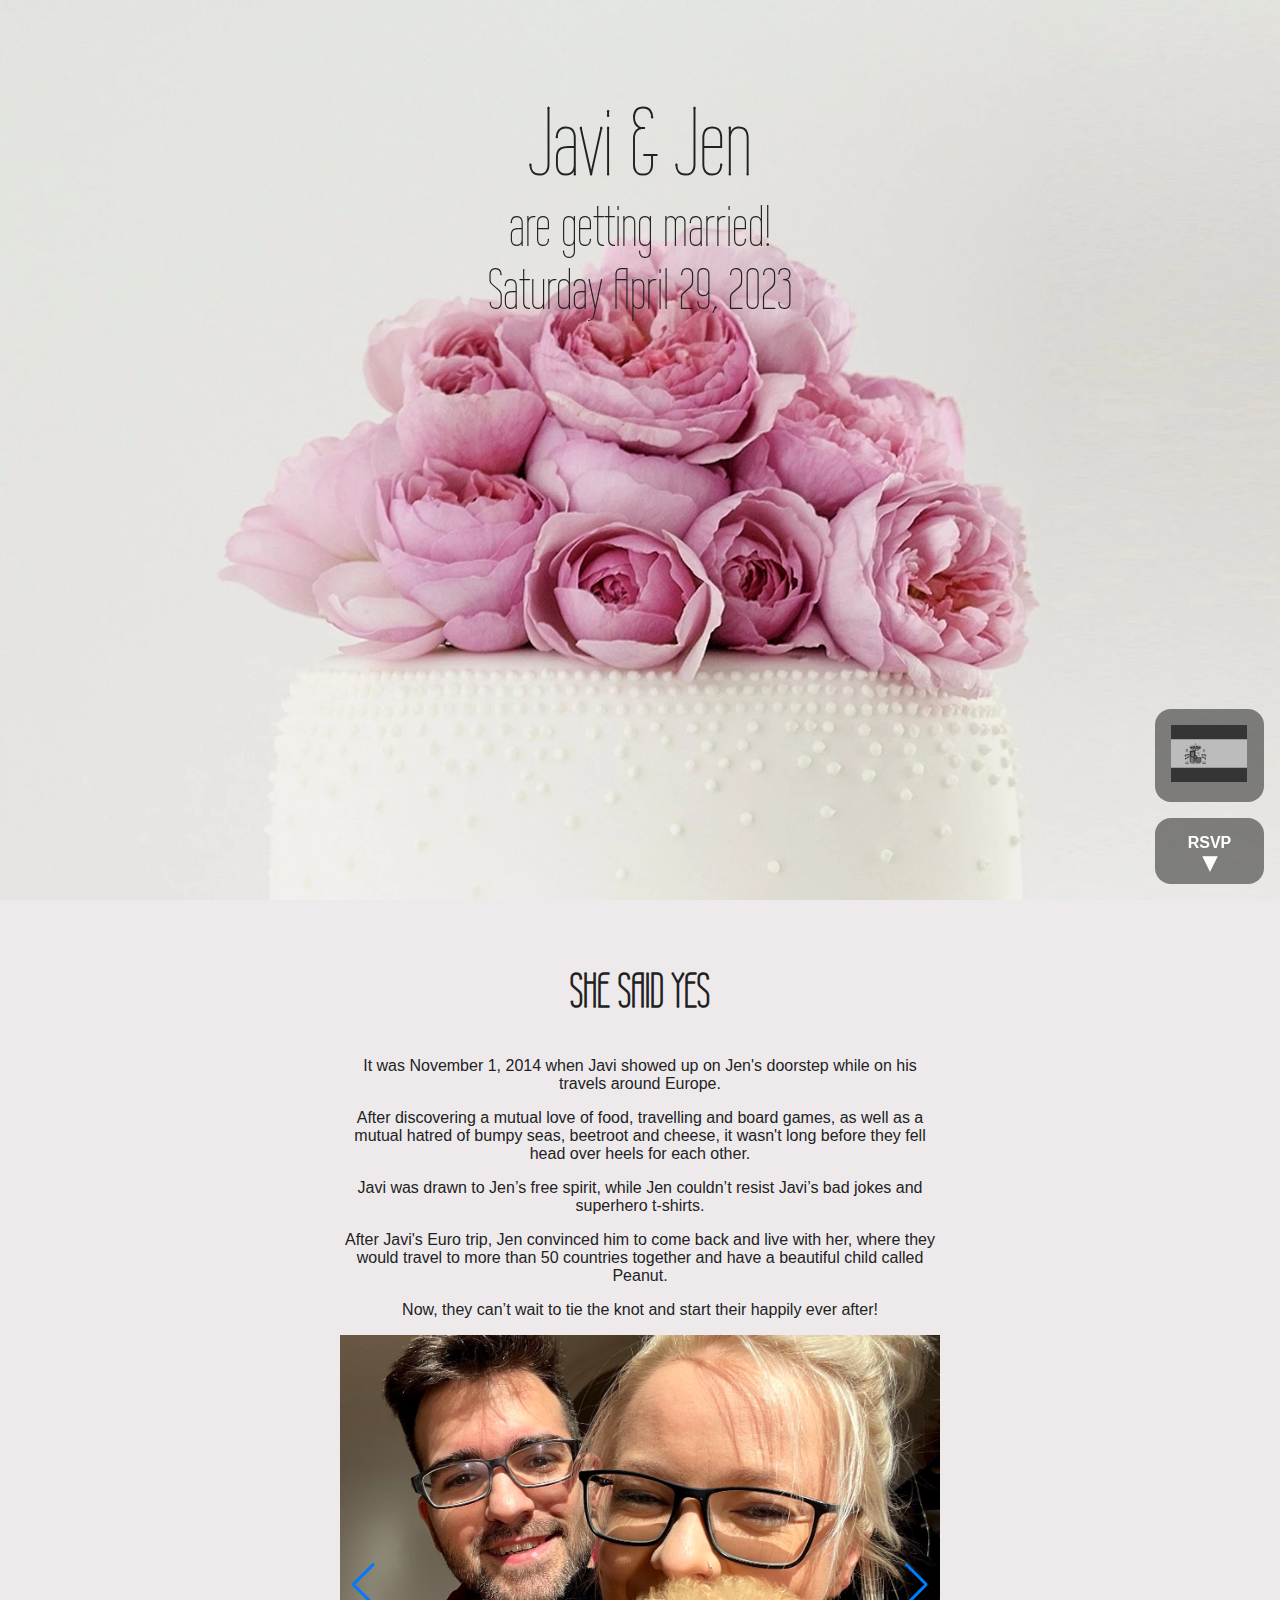
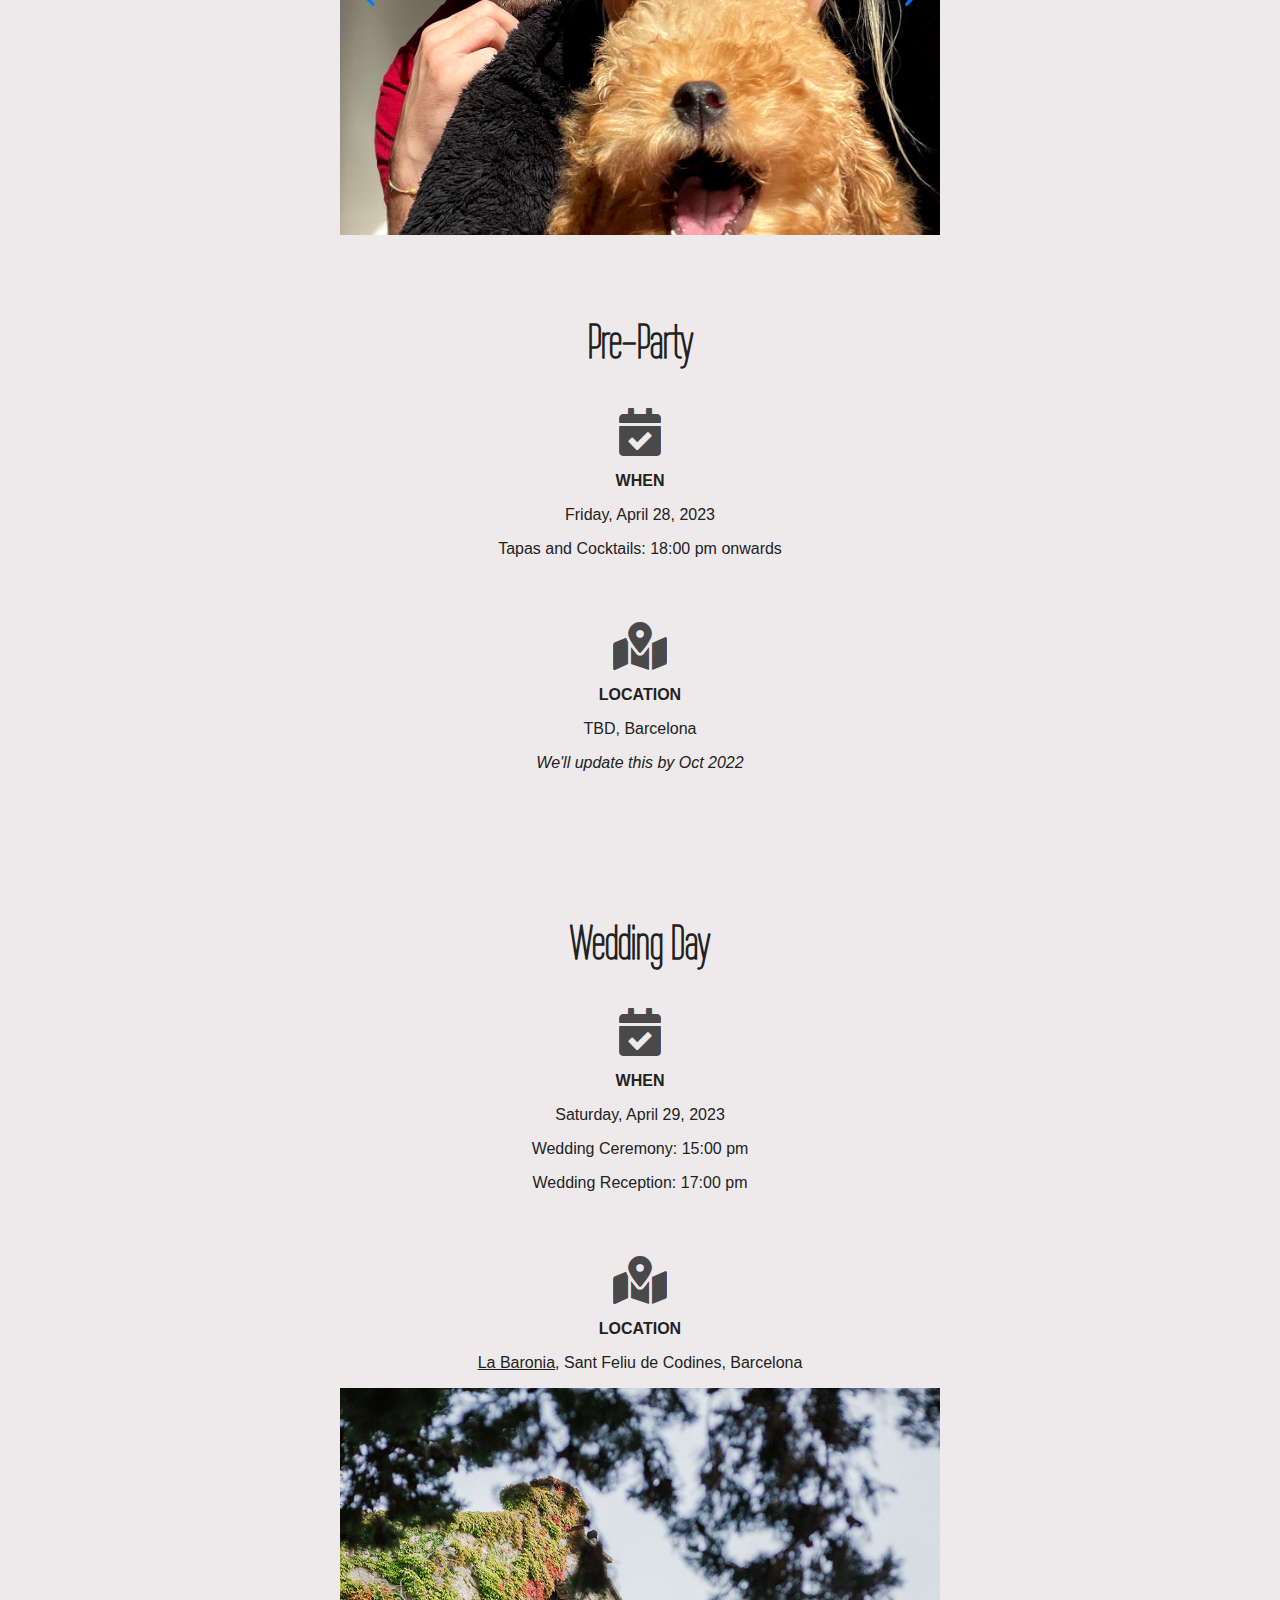
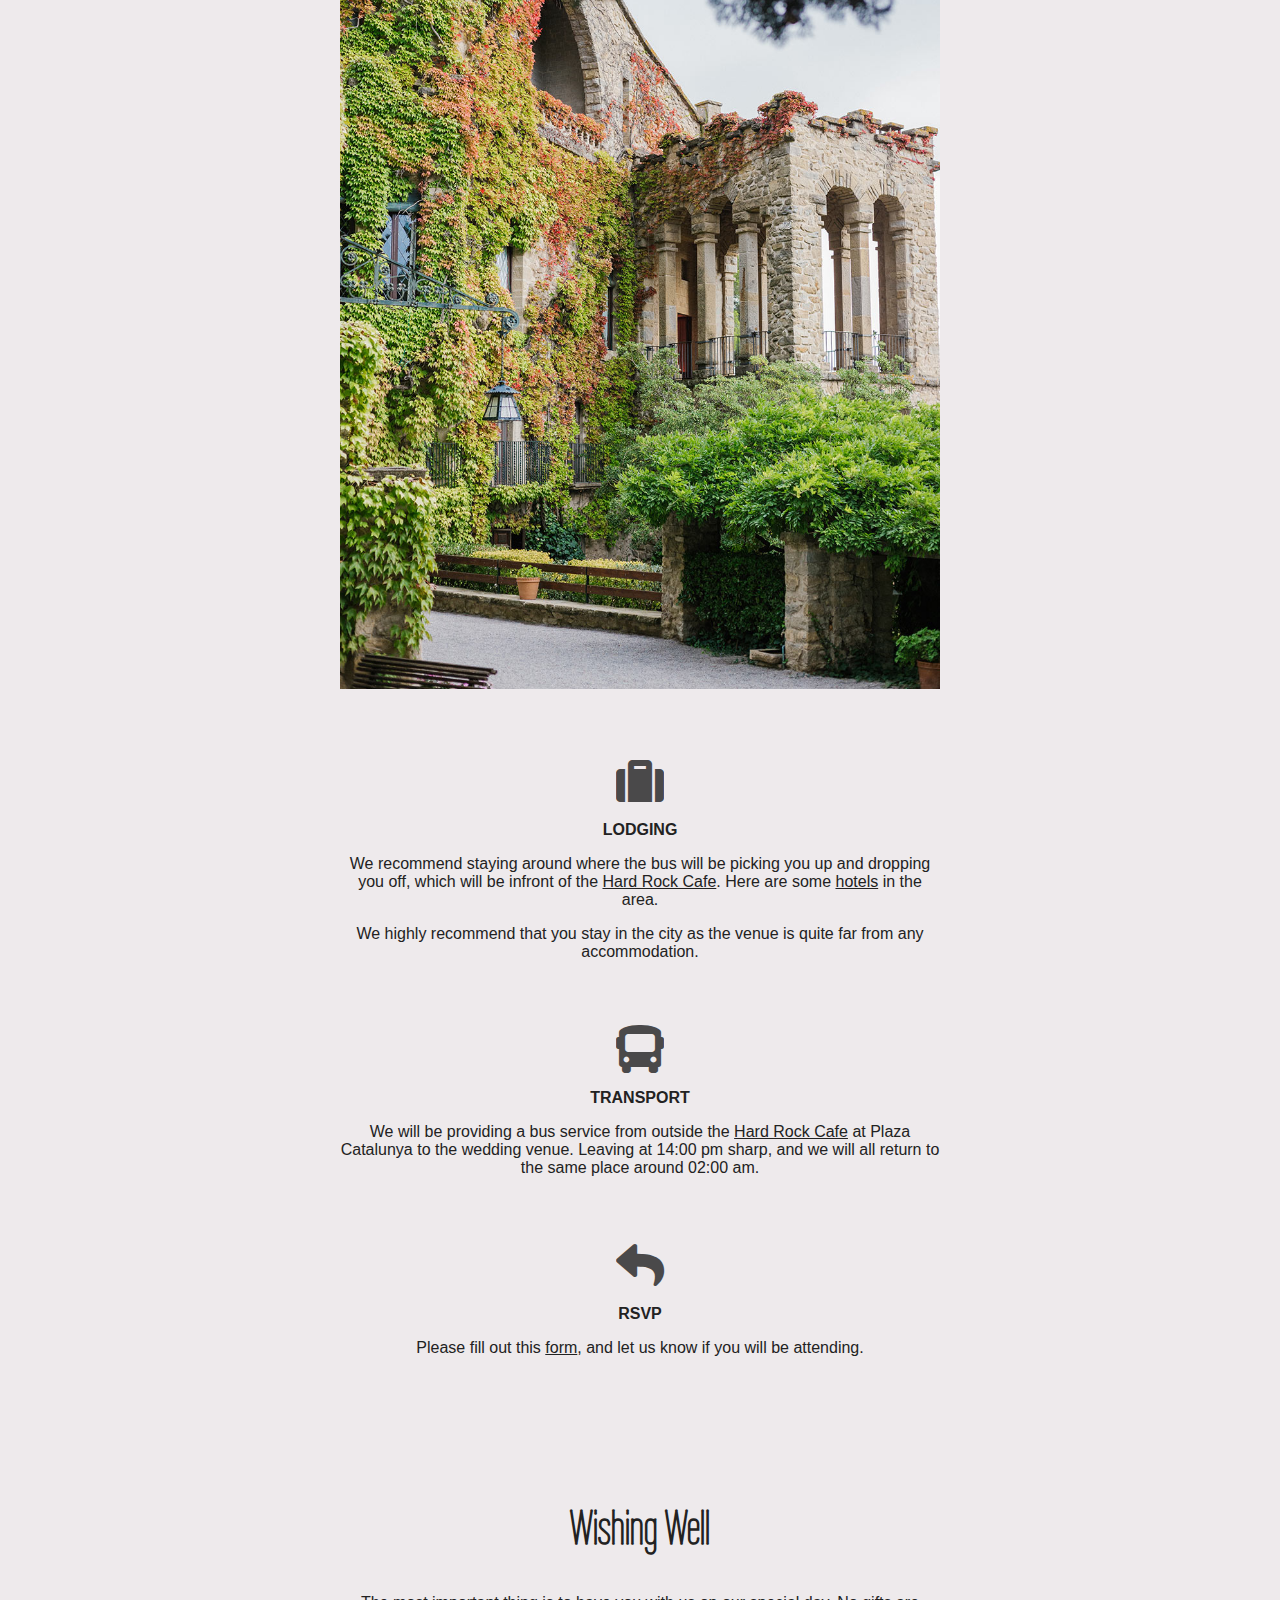
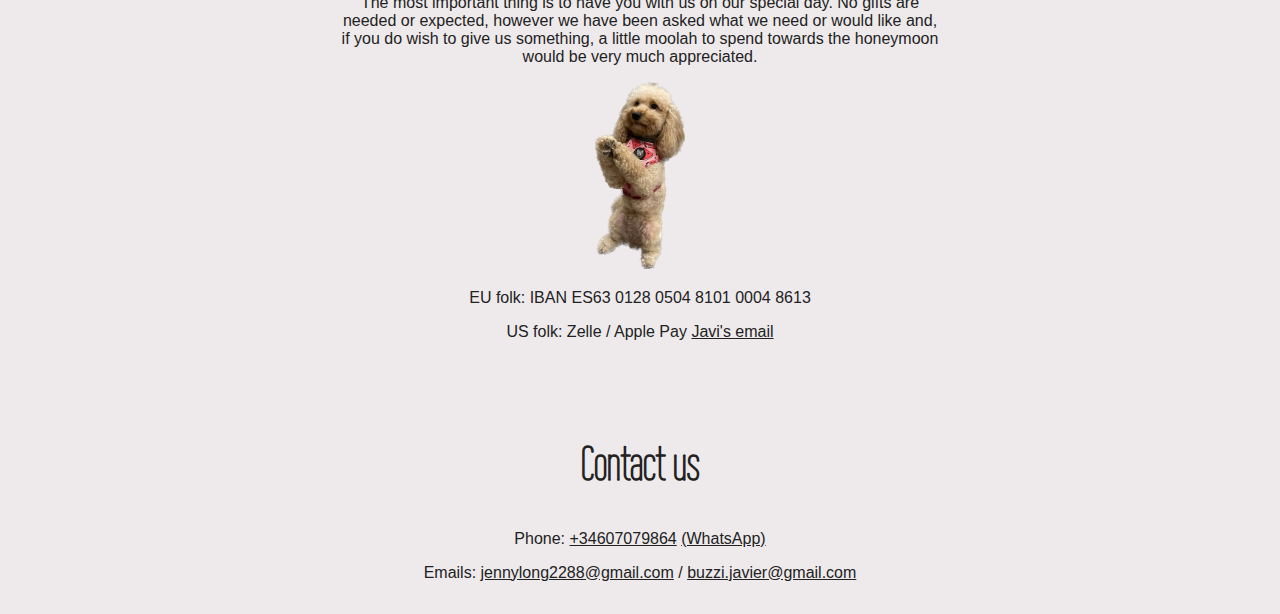
==== index.html @ 561e5727 "Force css refresh" ====
<!DOCTYPE html>
<html lang="en">
  <head>
    <meta charset="UTF-8">
    <meta name="viewport" content="width=device-width, initial-scale=1">
    <title>Javi and Jen's Wedding</title>
    <link rel="shortcut icon" href="img/favicon.ico">
    <link rel="stylesheet" type="text/css" href="theme.css?t=1">
    <link rel="stylesheet" type="text/css" href="./icons/css/all.min.css">
    <link rel="stylesheet" href="https://fonts.googleapis.com/css?family=Wire+One&display=swap">
    <link rel="stylesheet" type="text/css" href="https://cdn.jsdelivr.net/npm/swiper@8/swiper-bundle.min.css">

    <script src="https://cdn.jsdelivr.net/npm/swiper@8/swiper-bundle.min.js"></script>
  </head>
  <body>
    <header class="header">
      <div class="wrapper">
        <h1 class="heading">
          Javi & Jen
          <span class="heading-subtext"> are getting married!<br>Saturday April 29, 2023</span>
        </h1>
      </div>
      <span id="countdown"></span>
    </header>
    <div class="navigation">
      <a data-scroll href="index_es.html" id="changeLanguage" class="spanish" title="En Español"><span></span></a>
      <a data-scroll href="#rsvp" id="rsvpButton">RSVP</a>
    </div>
    <section class="section">
      <h2 class="sub-heading">SHE SAID YES</h2>
      <p>It was November 1, 2014 when Javi showed up on Jen's doorstep while on his travels around Europe.</p>
      <p>After discovering a mutual love of food, travelling and board games, as well as a  mutual hatred of bumpy seas, beetroot and cheese, it wasn't long before they fell head over heels for each other.</p>
      <p>Javi was drawn to Jen’s free spirit, while Jen couldn’t resist Javi’s bad jokes and superhero t-shirts.</p>
      <p>After Javi's Euro trip, Jen convinced him to come back and live with her, where they would  travel to more than 50 countries together and have a beautiful child called Peanut.</p>
      <p>Now, they can’t wait to tie the knot and start their happily ever after!</p>
      <div class="swiper">
        <!-- Additional required wrapper -->
        <div class="swiper-wrapper">
          <div class="swiper-slide"><img src="./img/us-3.jpeg" alt="Jen, Javi, and Peanut" /></div>
          <div class="swiper-slide"><img src="./img/us.jpeg" alt="Jen and Javi" /></div>
          <div class="swiper-slide"><img src="./img/us-1.jpeg" alt="Jen and Javi" /></div>
          <div class="swiper-slide"><img src="./img/us-2.jpeg" alt="Jen and Javi" /></div>
        </div>
        <!-- If we need navigation buttons -->
        <div class="swiper-button-prev"></div>
        <div class="swiper-button-next"></div>
      </div>
    </section>
    <section class="section">
      <h2 class="sub-heading">Pre-Party</h2>
      <div class="details">
        <i class="fas fa-calendar-check"></i>
        <h3 class="details-heading">When</h3>
        <p>Friday, April 28, 2023</p>
        <p>Tapas and Cocktails: 18:00 pm onwards</p>
      </div>
      <div class="details">
        <i class="fas fa-map-marked-alt"></i>
        <h3 class="details-heading">Location</h3>
        <p>TBD, Barcelona</p>
        <p><i>We'll update this by Oct 2022</i></p>
      </div>
    </section>
    <section class="section">
      <h2 class="sub-heading">Wedding Day</h2>
      <div class="details">
        <i class="fas fa-calendar-check"></i>
        <h3 class="details-heading">When</h3>
        <p>Saturday, April 29, 2023</p>
        <p>Wedding Ceremony: 15:00 pm</p>
        <p>Wedding Reception: 17:00 pm</p>
      </div>
      <div class="details">
        <i class="fas fa-map-marked-alt"></i>
        <h3 class="details-heading">Location</h3>
        <p><a rel="noopener" target="_blank" href="https://www.google.com/maps/place/La+Baronia/@41.6997006,2.1577025,15z/data=!4m2!3m1!1s0x0:0x22a5445315586c4f?sa=X&ved=2ahUKEwiZ_7Hfxa36AhWH_KQKHc-iAcgQ_BJ6BAhlEAc">La Baronia</a>, Sant Feliu de Codines, Barcelona</p>
        <img src="./img/resort.jpeg" alt="La Baronía" />
      </div>
      <div class="details">
        <i class="fas fa-suitcase"></i>
        <h3 class="details-heading">Lodging</h3>
        <p>We recommend staying around where the bus will be picking you up and dropping you off, which will be infront of the <a href="https://www.google.com/maps/place/Hard+Rock+Cafe/@41.3858942,2.1707583,15z/data=!4m2!3m1!1s0x0:0x4099c128fa4b2ab0?sa=X&ved=2ahUKEwimu-HQ0a36AhVbhP0HHeHsADwQ_BJ6BAhwEAc", target="_blank">Hard Rock Cafe</a>. Here are some <a href="https://www.google.com/maps/search/hotels/@41.3874303,2.1682647,17z/data=!3m1!4b1!4m7!2m6!5m4!5m2!1s2023-04-28!2i2!9i300!6e3" target="_blank">hotels</a> in the area.</p>
        <p>We highly recommend that you stay in the city as the venue is quite far from any accommodation.</p>
      </div>
      <div class="details">
        <i class="fas fa-bus"></i>
        <h3 class="details-heading">Transport</h3>
        <p>We will be providing a bus service from outside the <a href="https://www.google.com/maps/place/Hard+Rock+Cafe/@41.3858942,2.1707583,15z/data=!4m2!3m1!1s0x0:0x4099c128fa4b2ab0?sa=X&ved=2ahUKEwimu-HQ0a36AhVbhP0HHeHsADwQ_BJ6BAhwEAc", target="_blank">Hard Rock Cafe</a> at Plaza Catalunya to the wedding venue. Leaving at 14:00 pm sharp, and we will all return to the same place around 02:00 am.</p>
      </div>
      <div class="details" id="rsvp">
        <i class="fas fa-reply"></i>
        <h3 class="details-heading">RSVP</h3>
        <p>Please fill out this <a target="_blank" href="https://forms.gle/3f8pbY7bsptuFsvb8">form</a>, and let us know if you will be attending.</p>
      </div>
    </section>
    <section class="section">
      <h2 class="sub-heading">Wishing Well</h2>
      <p>The most important thing is to have you with us on our special day. No gifts are needed or expected, however we have been asked what we need or would like and, if you do wish to give us something, a little moolah to spend towards the honeymoon would be very much appreciated.</p>
      <img class="peanut" src="./img/peanut.png" alt="Peanut" />

      <p>EU folk: IBAN <span id="javi2">no-scrape!</span></p>
      <p>US folk: Zelle / Apple Pay <a href="#javi">Javi's email</a></p>
    </section>
    <section class="section">
      <h2 class="sub-heading">Contact us</h2>
      <p>Phone: <span id="jen2">no-scrape!</span> <span id="jen3">no-scrape!</span></p>

      <p>Emails: <span id="jen">no-scrape!</span> / <span id="javi">no-scrape!</span></p>
    </section>
    <script src="./js/smooth-scroll.polyfills.min.js"></script>
    <script defer>
      var scroll = new SmoothScroll('a[href*="#"]');
      var rsvpButton = document.getElementById('rsvpButton')

      var javi = 'YnV6emkuamF2aWVyQGdtYWlsLmNvbQ==';
      var javi2 = 'RVM2MyAwMTI4IDA1MDQgODEwMSAwMDA0IDg2MTM=';
      var jen = 'amVubnlsb25nMjI4OEBnbWFpbC5jb20=';
      var jen2 = 'KzM0NjA3MDc5ODY0';

      function createLink(type, value, wrapElement, display) {
        var el = document.createElement("a");
        el.href = type + value
        el.innerHTML = display || value
        wrapElement.innerHTML = el.outerHTML
      }

      createLink('m' + 'a' + 'i' + 'l' + 't' + 'o' + ':', atob(javi), document.getElementById('javi'));
      document.getElementById('javi2').innerHTML = atob(javi2);
      createLink('m' + 'a' + 'i' + 'l' + 't' + 'o' + ':', atob(jen), document.getElementById('jen'));
      createLink('m' + 'a' + 'i' + 'l' + 't' + 'o' + ':', atob(jen), document.getElementById('jen'));
      createLink('t' + 'e' + 'l' + ':', atob(jen2), document.getElementById('jen2'));
      createLink('https://wa.me/', atob(jen2).replace('+', ''), document.getElementById('jen3'), '(WhatsApp)');

      var countDownDate = new Date("Apr 29, 2023 14:00:00").getTime();

      var x = setInterval(function() {

        // Get today's date and time
        var now = new Date().getTime();

        // Find the distance between now and the count down date
        var distance = countDownDate - now;

        // Time calculations for days, hours, minutes and seconds
        var days = Math.floor(distance / (1000 * 60 * 60 * 24));
        var hours = Math.floor((distance % (1000 * 60 * 60 * 24)) / (1000 * 60 * 60));
        var minutes = Math.floor((distance % (1000 * 60 * 60)) / (1000 * 60));
        var seconds = Math.floor((distance % (1000 * 60)) / 1000);

        document.getElementById("countdown").innerHTML = days + "d " + hours + "h "
        + minutes + "m " + seconds + "s ";

        // If the count down is finished, write some text
        if (distance < 0) {
          clearInterval(x);
          document.getElementById("countdown").innerHTML = "Thank you for coming.";
        }
      }, 1000);

      var swiper = new Swiper('.swiper', {
        // Optional parameters
        direction: 'horizontal',
        centeredSlides: true,
        loop: true,

        // If we need pagination
        pagination: {
          el: '.swiper-pagination',
        },

        // Navigation arrows
        navigation: {
          nextEl: '.swiper-button-next',
          prevEl: '.swiper-button-prev',
        },

        // And if we need scrollbar
        scrollbar: {
          el: '.swiper-scrollbar',
        },
      });
    </script>
  </body>
</html>
---- theme.css ----
*{
    font-family: 'Quicksand', sans-serif;
    font-size: 1em;
    color: #222;
}
html, body{
    margin: 0;
    height: 100vh;
    text-align: center;
   background-color: #dad0d573;
}
.header{
    background-image: url(./img/hero.jpeg);
    background-repeat: no-repeat;
    background-position: 50% 60%;
    background-attachment: scroll;
    background-size: cover;
    height: 40vh;
    margin: 0;
    padding-top: 60vh;
}
.wrapper {
    position: absolute;
    width: 100%;
}
.heading {
    position: relative;
    display: block;
    font-family: 'Wire One', cursive;
    font-size: 6em !important;
    font-weight: normal;
    margin: 0;
    margin-top: -50vh;
}
#countdown {
    display: block;
    font-family: 'Wire One', cursive;
    font-size: 3em;
    margin-top: 25vh;
}
.heading-subtext, .heading-subtext > a{
    font-family: 'Wire One', cursive;
    font-size: .6em;
}
.heading-subtext > a{
    font-size: 1em;
}
.heading-subtext{
    display: block;
}
#changeLanguage.english > span {
    background: url("img/uk.svg") no-repeat;
}
#changeLanguage.spanish > span {
    background: url("img/es.svg") no-repeat;
}
#changeLanguage.english:hover > span {
    background: url("img/us.svg") no-repeat;
}
#changeLanguage.spanish:hover > span {
    background: url("img/cu.svg") no-repeat;
}

#changeLanguage > span {
    width: 1em;
    display: inline-block;
    min-width: 77px;
    min-height: 57px;
    filter: grayscale(100%);
}
.navigation {
    position: fixed;
    z-index: 9999;
    right: 1em;
    bottom: 1em;
}
.navigation a{
    margin-bottom: 1em;
    display: block;
    background: rgba(20,20,20,.5);
    border-radius: 1em;
    color: white;
    font-weight: bold;
    padding: 1em;
    text-decoration: none;
}
.navigation a:last-child{
    margin-bottom: 0;
}
.navigation a#rsvpButton::after{
    content: "\25BE";
    display: block;
    font-size: 28px;
    line-height: 0;
    margin-bottom: 6px;
    margin-top: 10px;
    text-align: center;
}
.navigation a:active,
.navigation a:hover{
    background: rgba(20,20,20,.9);
}
.section{
    margin: 0 auto;
    max-width: 600px;
    padding: 1em 2.4em;
}
.sub-heading{
    font-family: 'Wire One', cursive;
    font-size: 3em;
    margin-top: 1em;
}
.details{
    margin: 0 auto 4em;
}
.details-heading{
    font-weight: bold;
    text-transform: uppercase;
}
.fas {
    font-size: 3em;
    opacity: .8;
}
.section img {
    width: 100%
}

.section img.peanut {
    max-width: 10vh;
}
/* .swiper {
    width-max: 600px;
    height-max: 300px;
} */
.swiper-slide {
    text-align: center;
    font-size: 18px;
    background: #fff;
    display: flex;
    justify-content: center;
    align-items: center;
}

.swiper-slide img {
    display: block;
    width: 100%;
    height: 100%;
    object-fit: cover;
    max-height: 500px;
}

.swiper-slide {
    width: 50%;
}

.swiper-slide:nth-child(2n) {
    width: 20%;
}

.swiper-slide:nth-child(3n) {
    width: 40%;
}


@media only screen and (max-width: 600px) {
    .heading {
        font-size: 4em;
    }
    .navigation {
        right: .5em;
        bottom: .5em;
    }
    .navigation a{
        margin-bottom: .5em;
        border-radius: .5em;
        padding: .5em;
    }
    #changeLanguage > span {
        min-width: 50px;
        min-height: 37px;
    }
  }
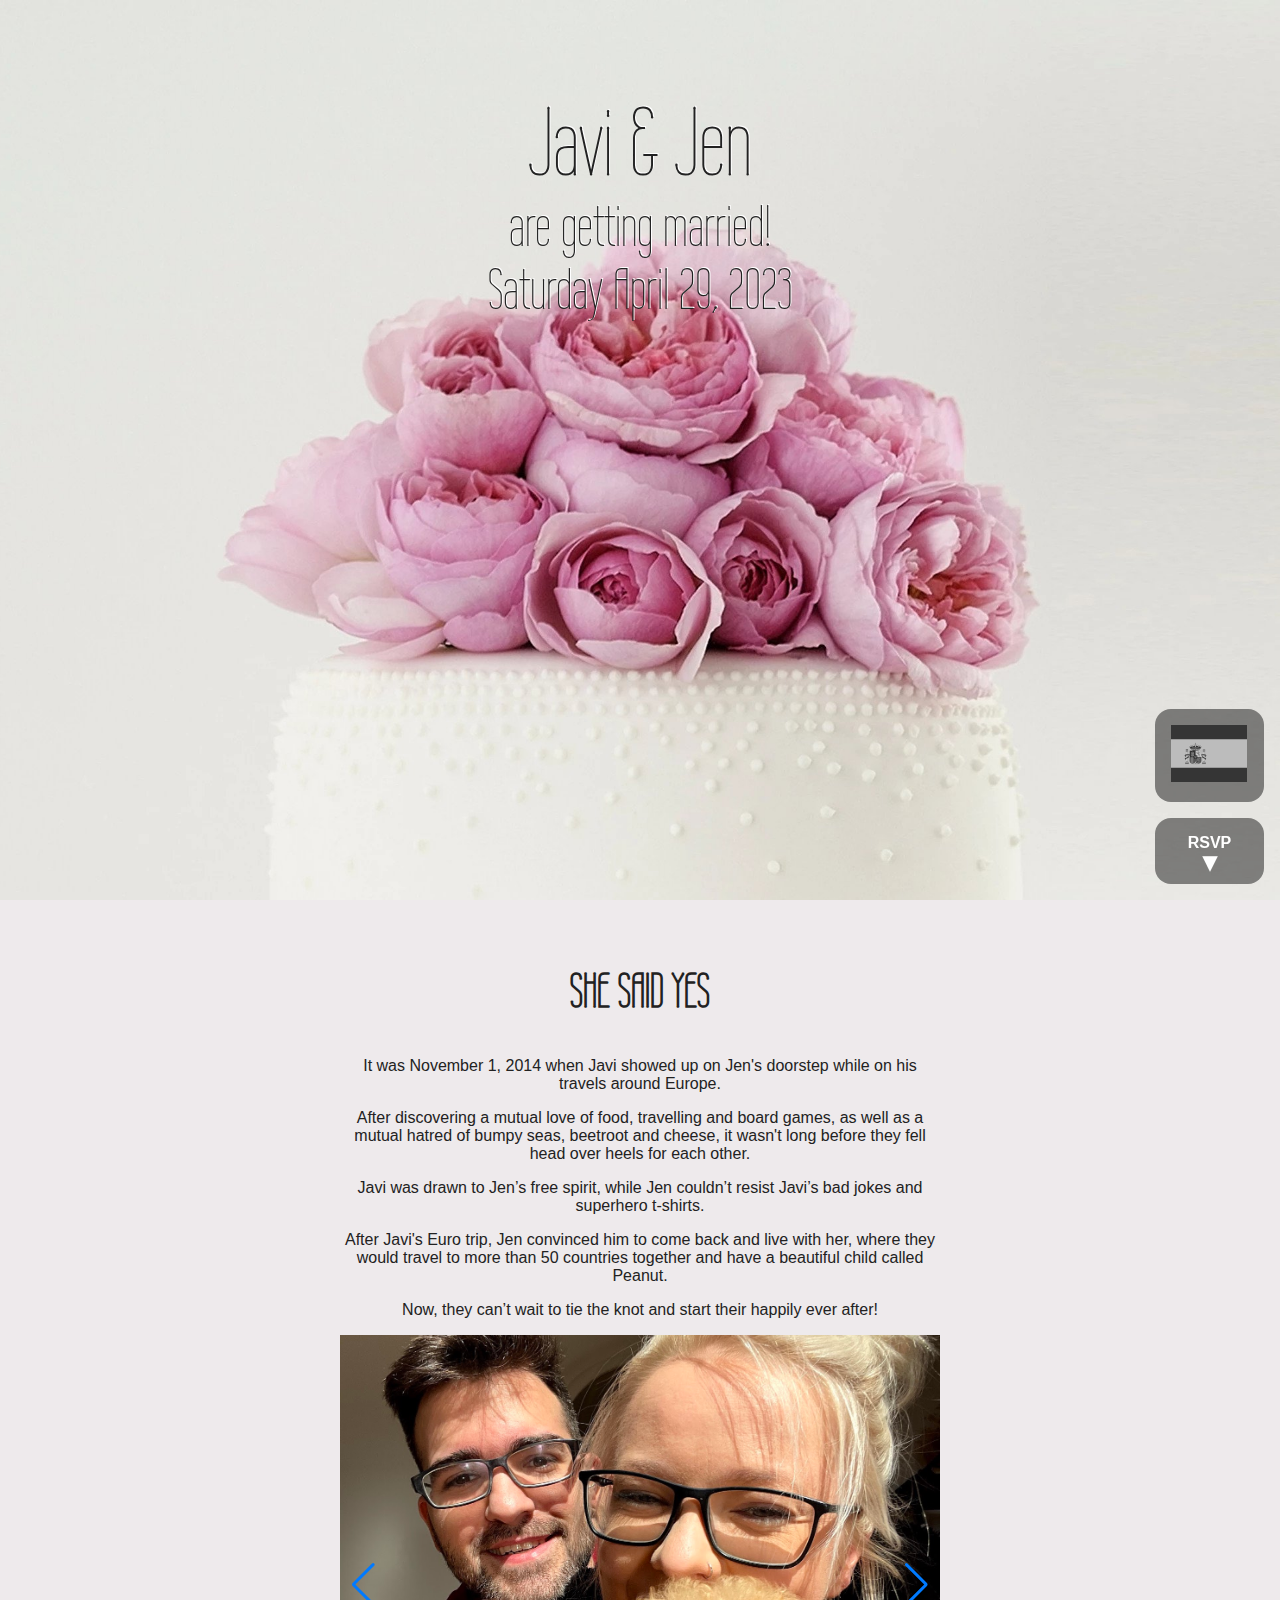
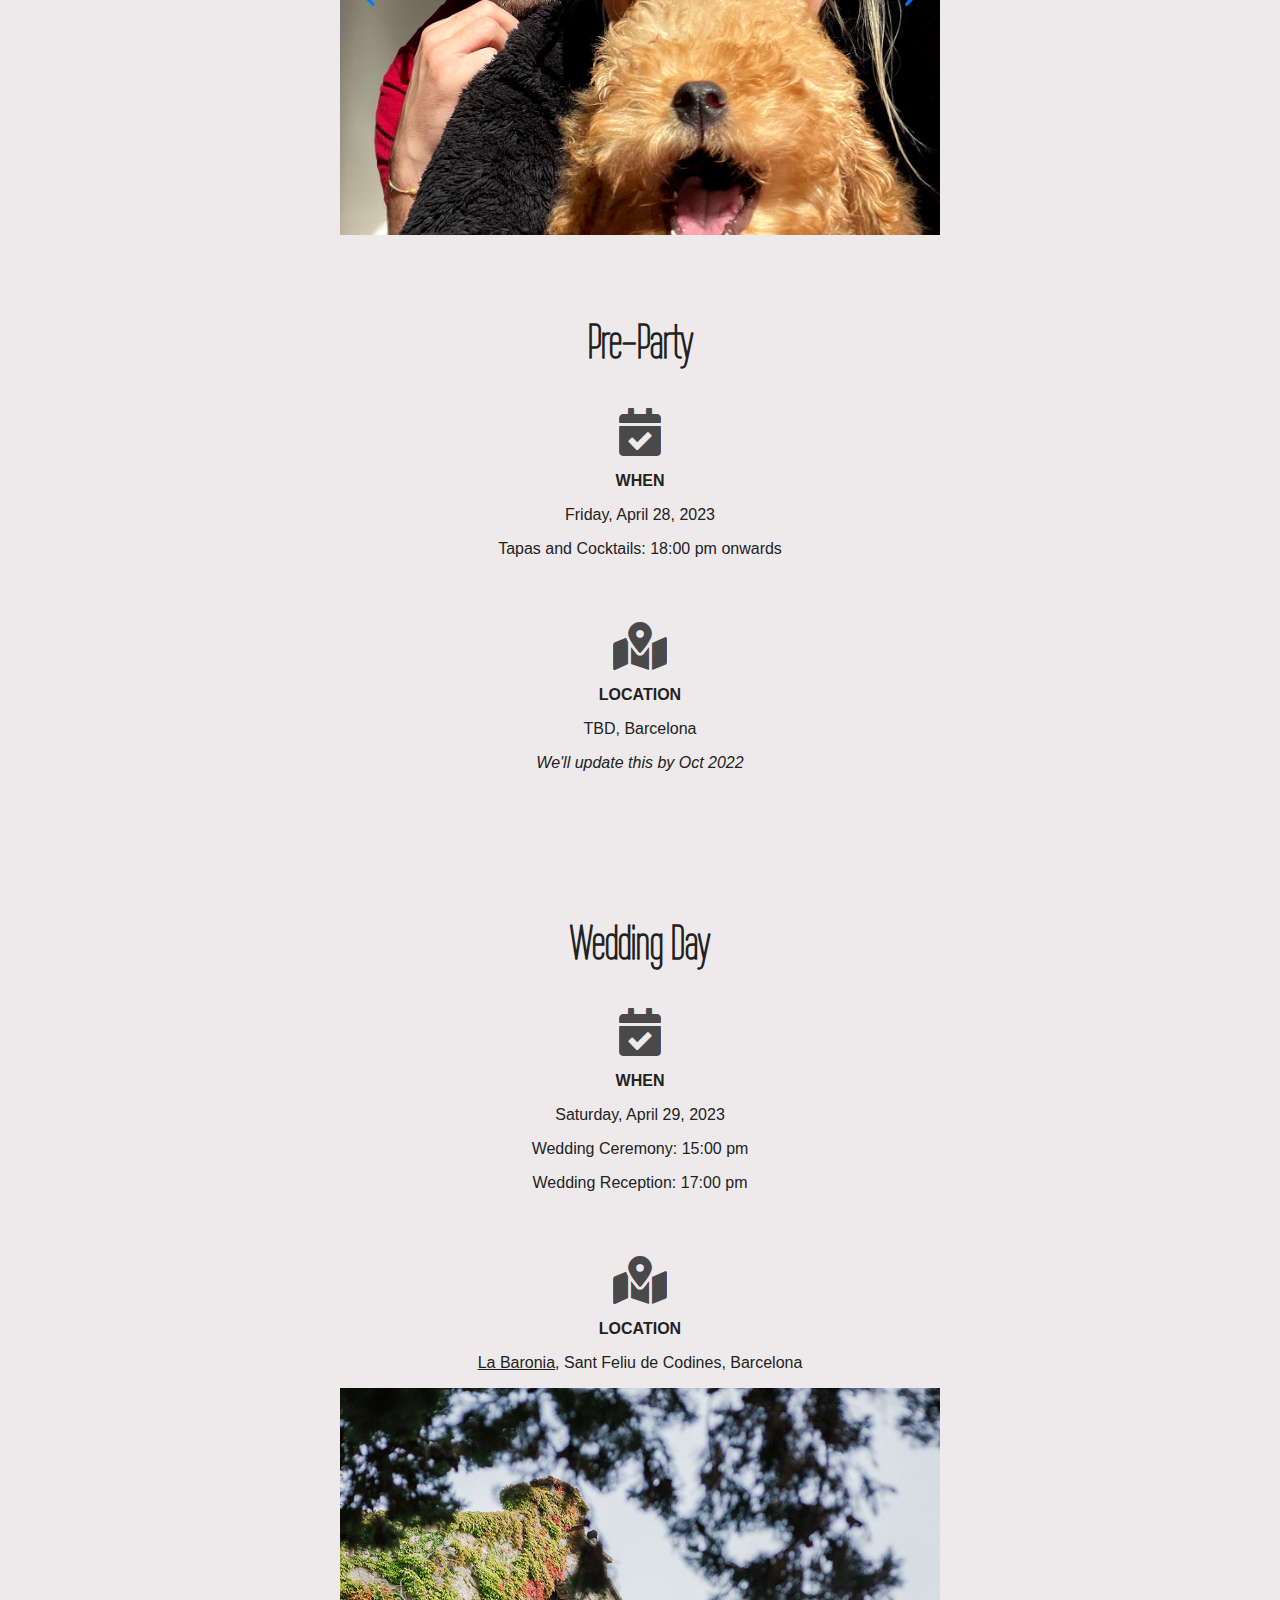
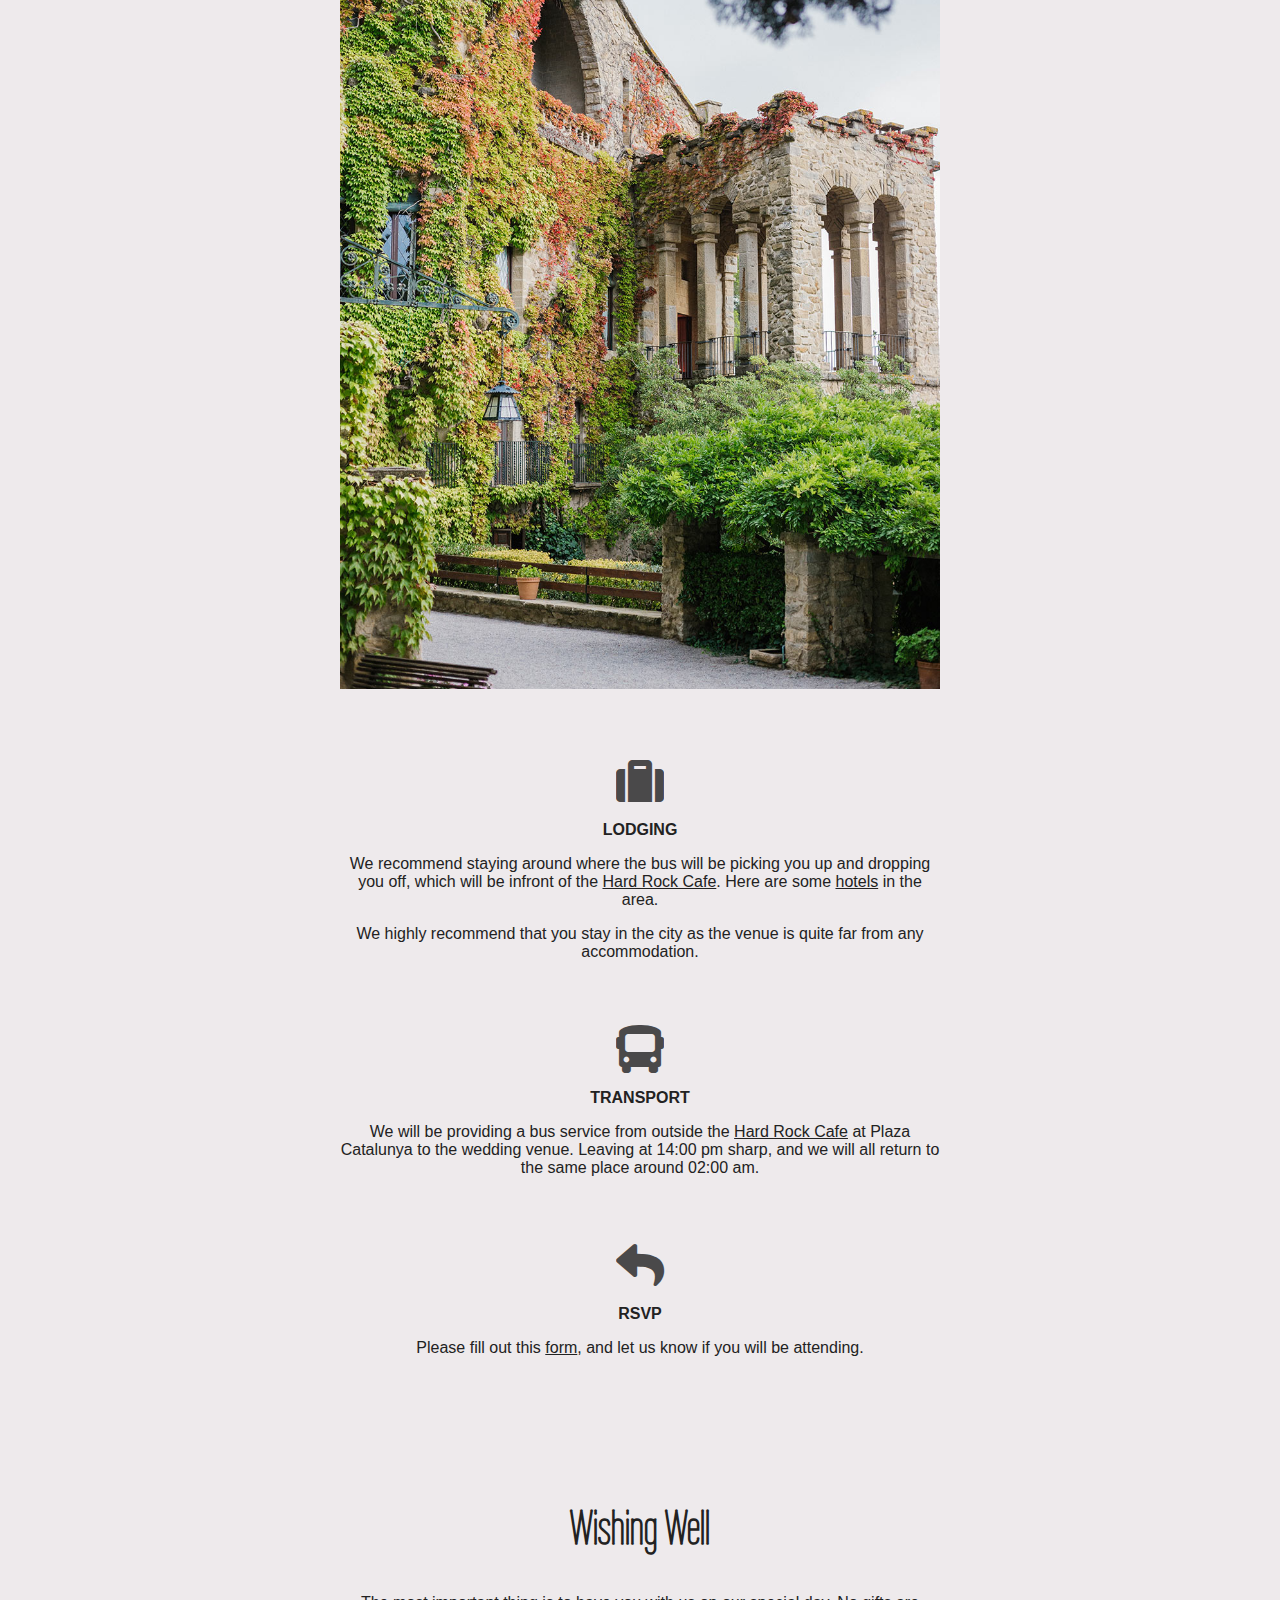
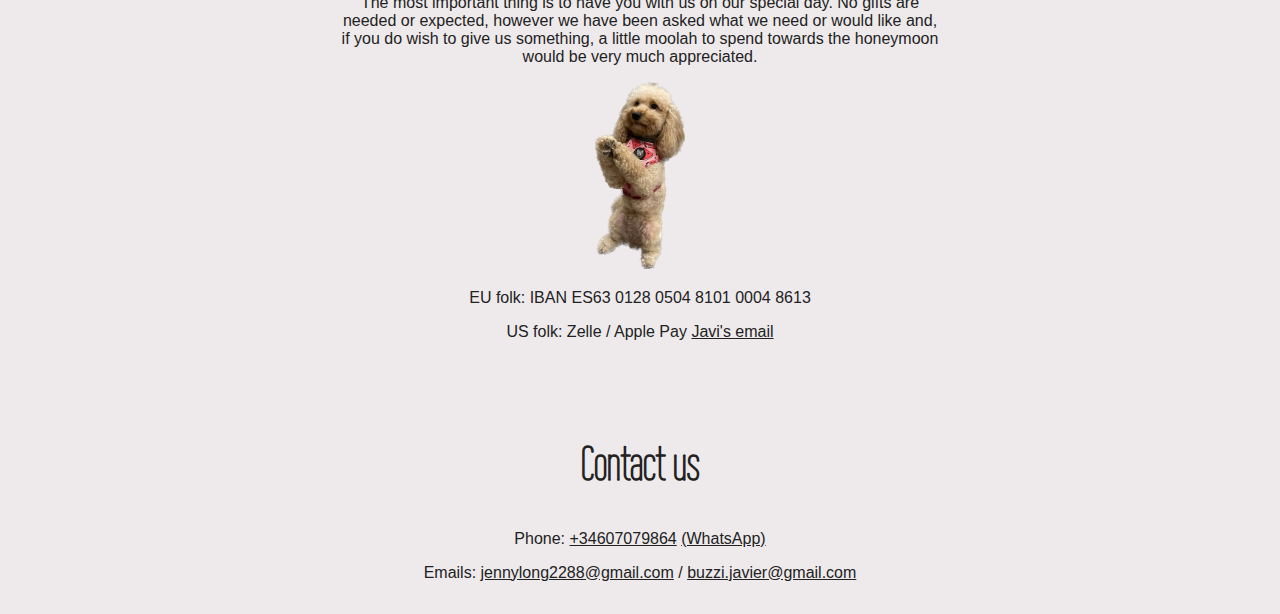
==== commit 4e066e56: "Fixes css" ====
--- a/index.html
+++ b/index.html
@@ -5,7 +5,7 @@
     <meta name="viewport" content="width=device-width, initial-scale=1">
     <title>Javi and Jen's Wedding</title>
     <link rel="shortcut icon" href="img/favicon.ico">
-    <link rel="stylesheet" type="text/css" href="theme.css?t=1">
+    <link rel="stylesheet" type="text/css" href="theme.css?t=2">
     <link rel="stylesheet" type="text/css" href="./icons/css/all.min.css">
     <link rel="stylesheet" href="https://fonts.googleapis.com/css?family=Wire+One&display=swap">
     <link rel="stylesheet" type="text/css" href="https://cdn.jsdelivr.net/npm/swiper@8/swiper-bundle.min.css">
--- a/theme.css
+++ b/theme.css
@@ -9,7 +9,30 @@
     text-align: center;
    background-color: #dad0d573;
 }
-.header{
+
+
+.header2 .big{
+    font-size: 8em;
+    /* font-family: 'Cedarville Cursive', cursive; */
+}
+
+.header2 .small{
+    font-size: 2em;
+}
+
+.header2 .middle{
+    font-size: 4em;
+}
+
+.header2 span{
+    display: block;
+}
+.header2 span, .header2 a{
+    font-family: 'Wire One', cursive;
+    text-shadow: 1px -1px #fff;
+}
+
+.header2{
     background-image: url(./img/hero.jpeg);
     background-repeat: no-repeat;
     background-position: 50% 60%;
@@ -19,15 +42,44 @@
     margin: 0;
     padding-top: 60vh;
 }
-.wrapper {
+.header2 > .wrapper {
     position: absolute;
     width: 100%;
 }
-.heading {
+.header2 > .wrapper > .heading {
     position: relative;
     display: block;
-    font-family: 'Wire One', cursive;
-    font-size: 6em !important;
+    font-weight: normal;
+    margin: 0;
+    margin-top: -55vh;
+}
+.header2 > .align-bottom{
+    margin-top: 13vh;
+}
+.header2 > .align-bottom span:last-child{
+    padding-top: 1em;
+}
+
+.header{
+    text-shadow: 1px -1px #fff;
+    background-image: url(./img/hero.jpeg);
+    background-repeat: no-repeat;
+    background-position: 50% 60%;
+    background-attachment: scroll;
+    background-size: cover;
+    height: 40vh;
+    margin: 0;
+    padding-top: 60vh;
+}
+.header > .wrapper {
+    position: absolute;
+    width: 100%;
+}
+.header > .wrapper > .heading {
+    position: relative;
+    display: block;
+    font-family: 'Wire One', cursive;
+    font-size: 6em;
     font-weight: normal;
     margin: 0;
     margin-top: -50vh;
@@ -128,10 +180,6 @@
 .section img.peanut {
     max-width: 10vh;
 }
-/* .swiper {
-    width-max: 600px;
-    height-max: 300px;
-} */
 .swiper-slide {
     text-align: center;
     font-size: 18px;
@@ -140,7 +188,6 @@
     justify-content: center;
     align-items: center;
 }
-
 .swiper-slide img {
     display: block;
     width: 100%;
@@ -148,22 +195,18 @@
     object-fit: cover;
     max-height: 500px;
 }
-
 .swiper-slide {
     width: 50%;
 }
-
 .swiper-slide:nth-child(2n) {
     width: 20%;
 }
-
 .swiper-slide:nth-child(3n) {
     width: 40%;
 }
 
-
 @media only screen and (max-width: 600px) {
-    .heading {
+    .header > .wrapper > .heading {
         font-size: 4em;
     }
     .navigation {
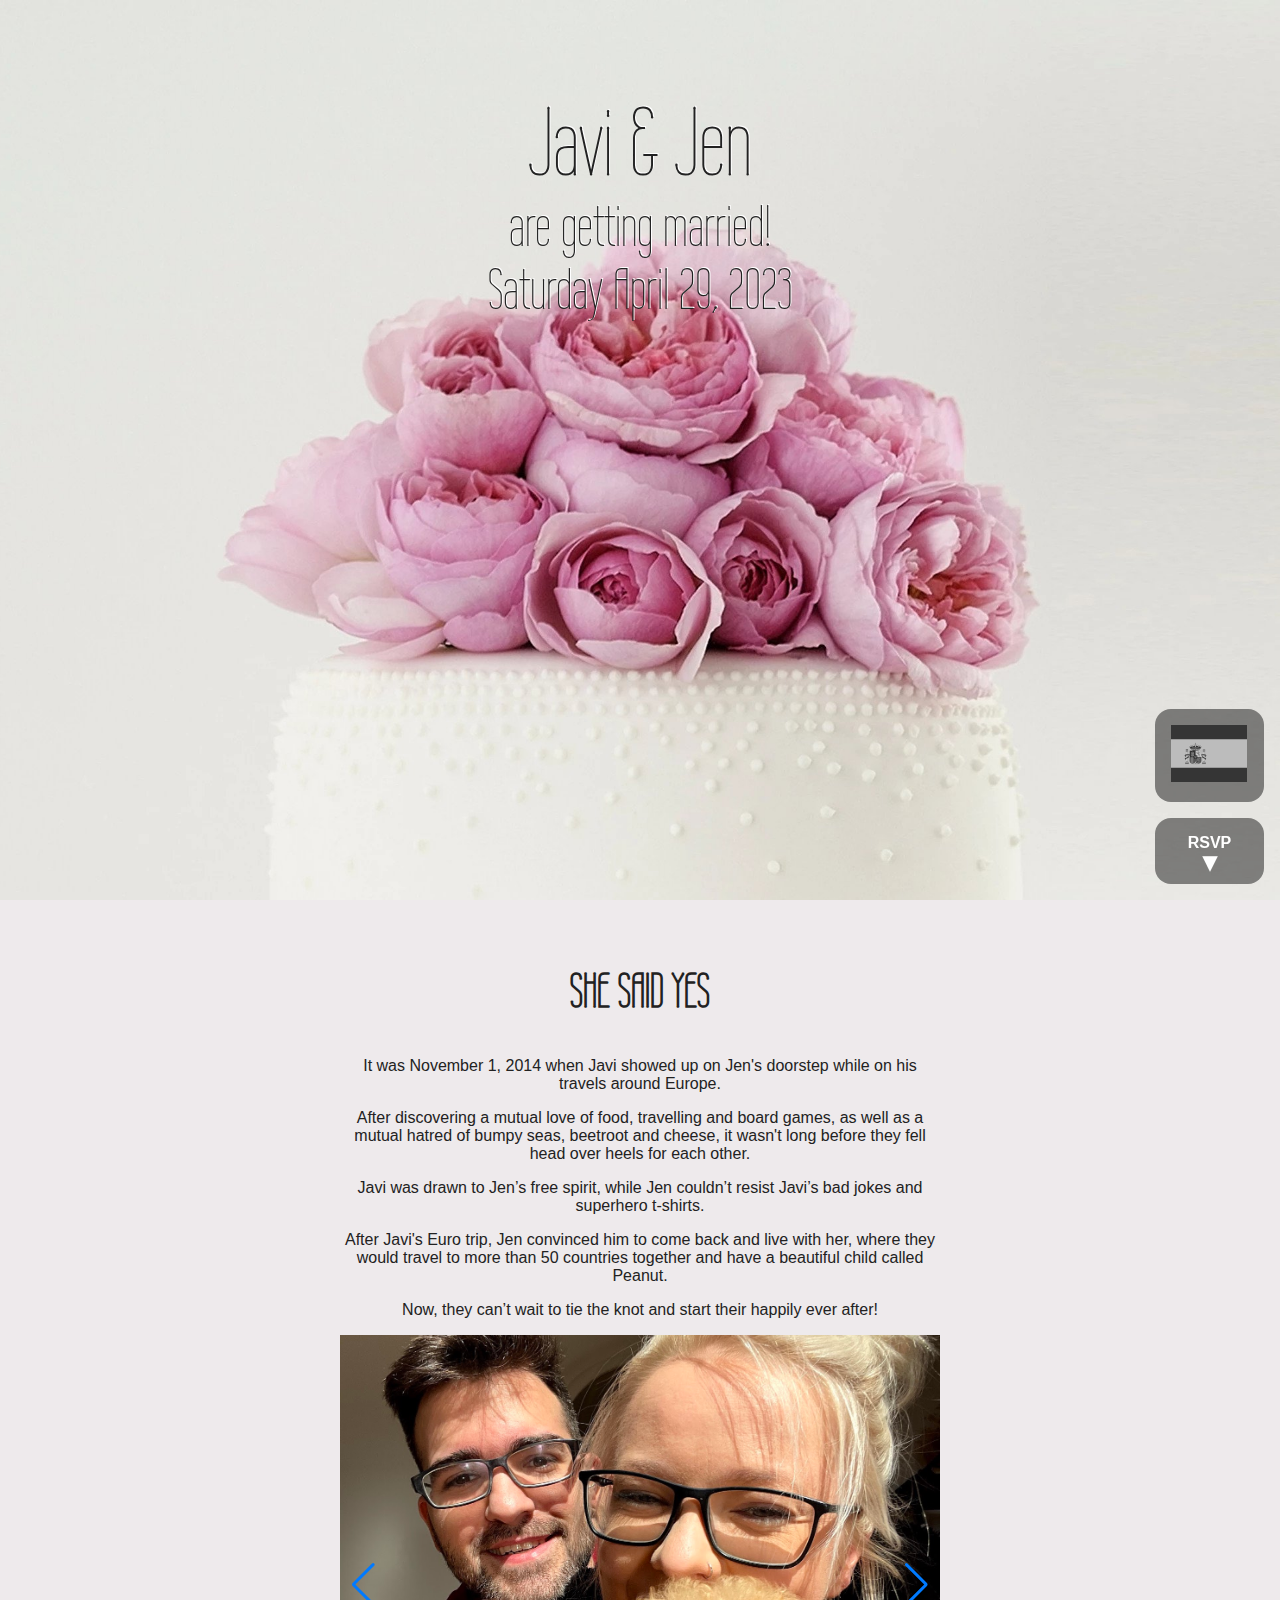
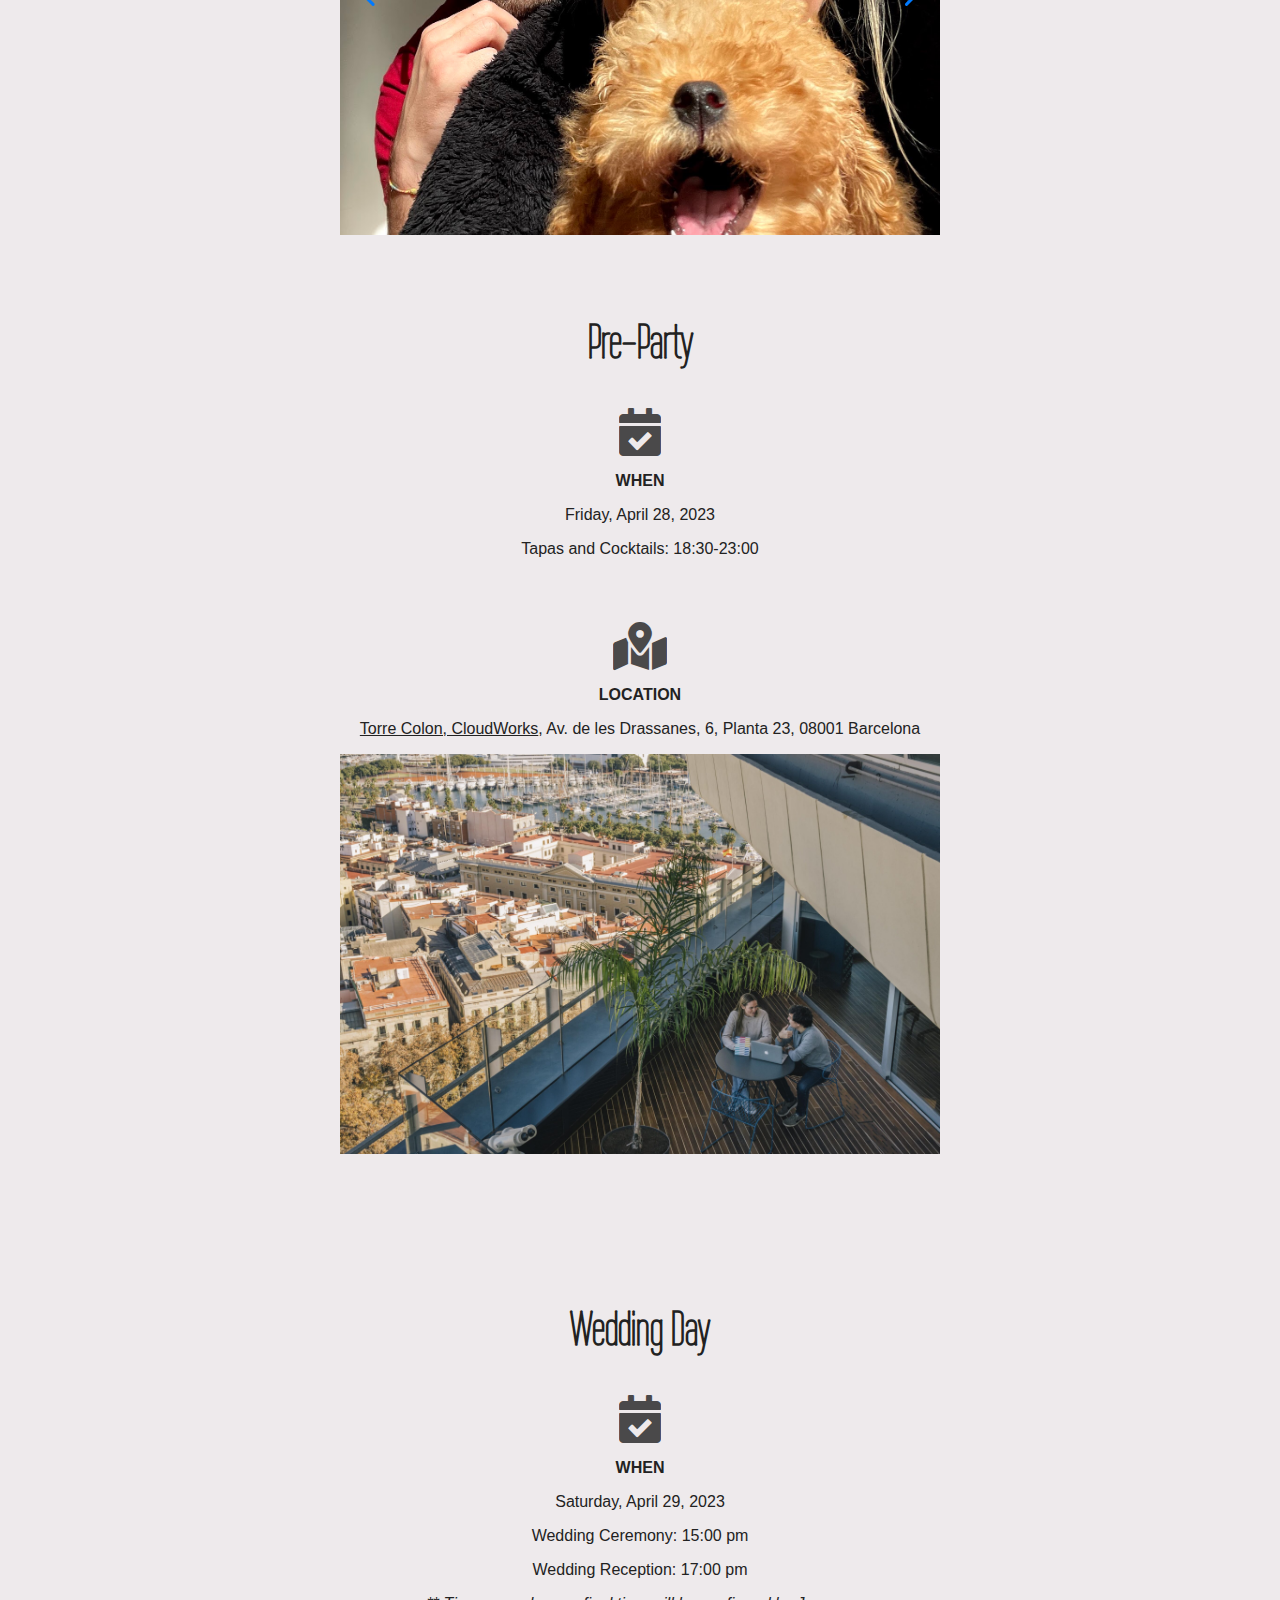
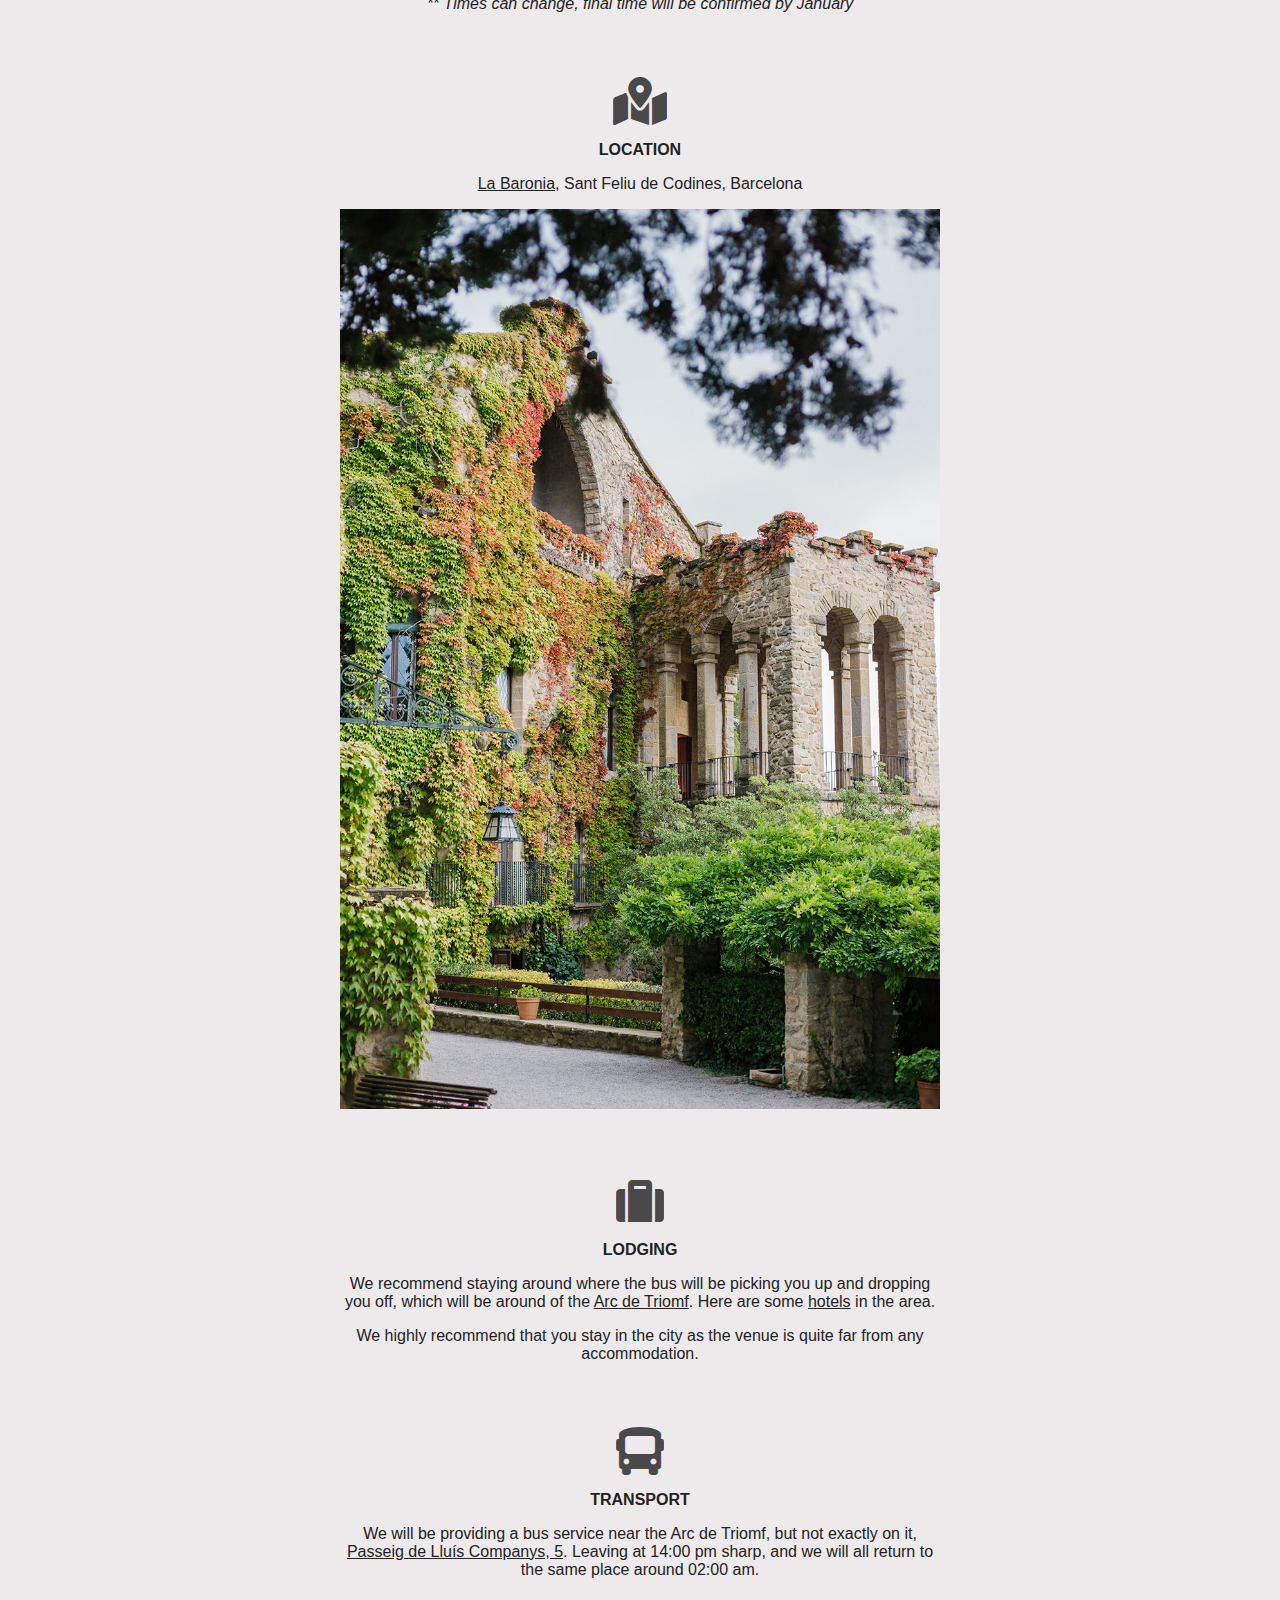
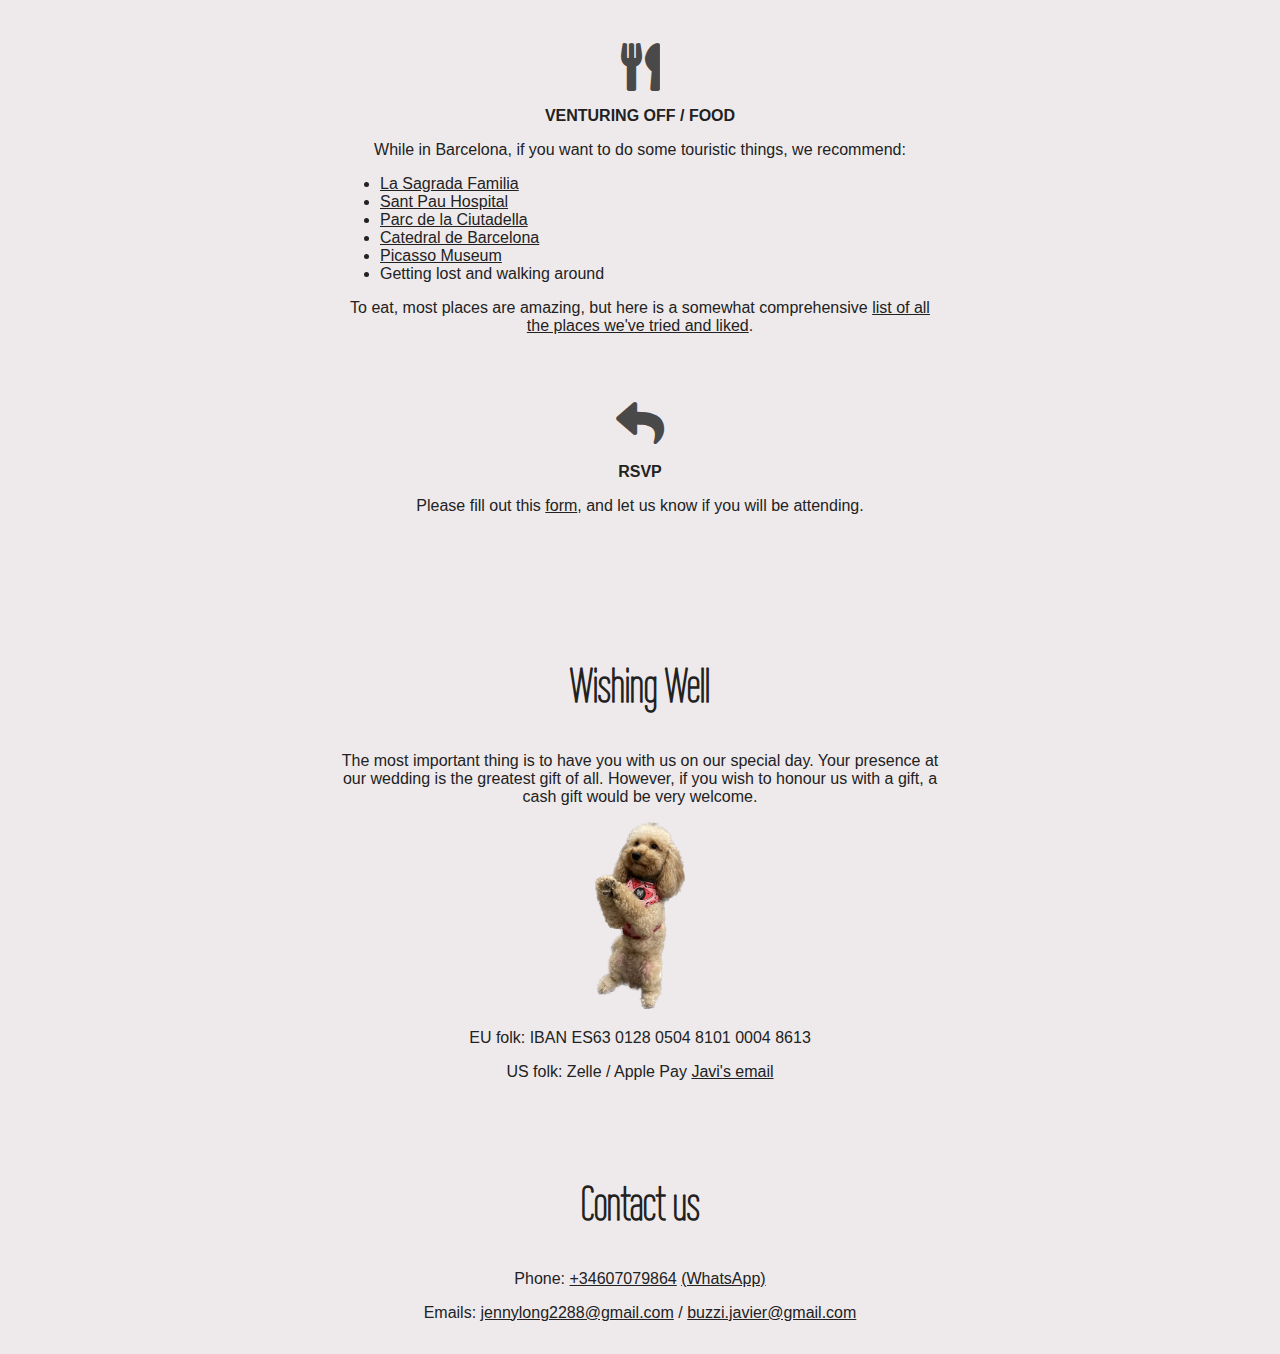
==== commit df330491: "Updates to time and wording" ====
--- a/index.html
+++ b/index.html
@@ -52,13 +52,13 @@
         <i class="fas fa-calendar-check"></i>
         <h3 class="details-heading">When</h3>
         <p>Friday, April 28, 2023</p>
-        <p>Tapas and Cocktails: 18:00 pm onwards</p>
+        <p>Tapas and Cocktails: 18:30-23:00</p>
       </div>
       <div class="details">
         <i class="fas fa-map-marked-alt"></i>
         <h3 class="details-heading">Location</h3>
-        <p>TBD, Barcelona</p>
-        <p><i>We'll update this by Oct 2022</i></p>
+        <p><a rel="noopener" target="_blank" href="https://www.google.com/maps/place/Cloudworks+La+Rambla+-+Drassanes/@41.376458,2.1752264,15z/data=!4m5!3m4!1s0x0:0xe44ef449dd2c937f!8m2!3d41.376458!4d2.1752264">Torre Colon, CloudWorks</a>, Av. de les Drassanes, 6, Planta 23, 08001 Barcelona</p>
+        <img src="./img/pre-party.jpeg" alt="Torre Colon, CloudWorks" />
       </div>
     </section>
     <section class="section">
@@ -69,6 +69,7 @@
         <p>Saturday, April 29, 2023</p>
         <p>Wedding Ceremony: 15:00 pm</p>
         <p>Wedding Reception: 17:00 pm</p>
+        <p><i>** Times can change, final time will be confirmed by January</i></p>
       </div>
       <div class="details">
         <i class="fas fa-map-marked-alt"></i>
@@ -79,13 +80,27 @@
       <div class="details">
         <i class="fas fa-suitcase"></i>
         <h3 class="details-heading">Lodging</h3>
-        <p>We recommend staying around where the bus will be picking you up and dropping you off, which will be infront of the <a href="https://www.google.com/maps/place/Hard+Rock+Cafe/@41.3858942,2.1707583,15z/data=!4m2!3m1!1s0x0:0x4099c128fa4b2ab0?sa=X&ved=2ahUKEwimu-HQ0a36AhVbhP0HHeHsADwQ_BJ6BAhwEAc", target="_blank">Hard Rock Cafe</a>. Here are some <a href="https://www.google.com/maps/search/hotels/@41.3874303,2.1682647,17z/data=!3m1!4b1!4m7!2m6!5m4!5m2!1s2023-04-28!2i2!9i300!6e3" target="_blank">hotels</a> in the area.</p>
+        <p>We recommend staying around where the bus will be picking you up and dropping you off, which will be around of the <a href="https://www.google.com/maps/place/Arco+de+Triunfo+de+Barcelona/@41.3890366,2.1823587,17z/data=!4m13!1m7!3m6!1s0x12a4a2fd1a28395f:0x1a087cace58cc937!2sPasseig+de+Llu%C3%ADs+Companys,+5,+08003+Barcelona,+Spain!3b1!8m2!3d41.3890366!4d2.1823587!3m4!1s0x12a4a2e3366a76a1:0xa9fe2baff53795b1!8m2!3d41.3910524!4d2.1806449", target="_blank">Arc de Triomf</a>. Here are some <a href="https://www.google.com/maps/search/hotels/@41.3909632,2.1792243,16z/data=!4m7!2m6!5m4!5m2!1s2023-04-27!2i3!9i300!6e3" target="_blank">hotels</a> in the area.</p>
         <p>We highly recommend that you stay in the city as the venue is quite far from any accommodation.</p>
       </div>
       <div class="details">
         <i class="fas fa-bus"></i>
         <h3 class="details-heading">Transport</h3>
-        <p>We will be providing a bus service from outside the <a href="https://www.google.com/maps/place/Hard+Rock+Cafe/@41.3858942,2.1707583,15z/data=!4m2!3m1!1s0x0:0x4099c128fa4b2ab0?sa=X&ved=2ahUKEwimu-HQ0a36AhVbhP0HHeHsADwQ_BJ6BAhwEAc", target="_blank">Hard Rock Cafe</a> at Plaza Catalunya to the wedding venue. Leaving at 14:00 pm sharp, and we will all return to the same place around 02:00 am.</p>
+        <p>We will be providing a bus service near the Arc de Triomf, but not exactly on it, <a href="https://www.google.com/maps/place/Passeig+de+Llu%C3%ADs+Companys,+5,+08003+Barcelona,+Spain/@41.3890366,2.1801647,17z/data=!3m1!4b1!4m5!3m4!1s0x12a4a2fd1a28395f:0x1a087cace58cc937!8m2!3d41.3890366!4d2.1823587", target="_blank">Passeig de Lluís Companys, 5</a>. Leaving at 14:00 pm sharp, and we will all return to the same place around 02:00 am.</p>
+      </div>
+      <div class="details">
+        <i class="fas fa-utensils"></i>
+        <h3 class="details-heading">Venturing off / Food</h3>
+        <p>While in Barcelona, if you want to do some touristic things, we recommend:</p>
+        <ul class="basic-list">
+          <li><a rel="noopener" target="_blank" href="https://www.google.com/maps/place/La+Sagrada+Familia/@41.4036299,2.1743558,15z/data=!4m5!3m4!1s0x0:0x9bd8aac21bc3c950!8m2!3d41.4036299!4d2.1743558">La Sagrada Familia</a></li>
+          <li><a rel="noopener" target="_blank" href="https://www.google.com/maps/place/Recinte+Modernista+de+Sant+Pau+-+Museu/@41.4036299,2.1743558,15z/data=!3m1!5s0x12a4a2e6b34d9f6b:0x8b4f9bf3b806a5fa!4m12!1m6!3m5!1s0x0:0x9bd8aac21bc3c950!2sLa+Sagrada+Familia!8m2!3d41.4036299!4d2.1743558!3m4!1s0x12a4a2cfe2d175db:0x1bdbb06eff5d1934!8m2!3d41.411882!4d2.174377">Sant Pau Hospital</a></li>
+          <li><a rel="noopener" target="_blank" href="https://www.google.com/maps/place/Ciutadella+Park/@41.3866973,2.1677551,15z/data=!4m5!3m4!1s0x12a4a2fd439609e1:0x42386118e65a3d70!8m2!3d41.388123!4d2.1860152">Parc de la Ciutadella</a></li>
+          <li><a rel="noopener" target="_blank" href="https://www.google.com/maps/place/Cathedral+of+Barcelona/@41.3866973,2.1677551,15z/data=!4m5!3m4!1s0x12a4a2f996716c83:0x16f6112475e15883!8m2!3d41.383962!4d2.1761991">Catedral de Barcelona</a></li>
+          <li><a rel="noopener" target="_blank" href="https://www.google.com/maps/place/Picasso+Museum/@41.3852706,2.1787532,17z/data=!3m2!4b1!5s0x12a4a2fe9953f80b:0x4ecdca798904ec7a!4m5!3m4!1s0x12a4a2fe99bce26b:0x27011e710700cc63!8m2!3d41.3852706!4d2.1809472">Picasso Museum</a></li>
+          <li>Getting lost and walking around</li>
+        </ul>
+        <p>To eat, most places are amazing, but here is a somewhat comprehensive <a rel="noopener" target="_blank" href="https://docs.google.com/document/d/1nxk31zvsfoD4_5WzQ4x0QjrNOumwHVuA/edit?usp=sharing&ouid=104519500427982266007&rtpof=true&sd=true">list of all the places we've tried and liked</a>.</p>
       </div>
       <div class="details" id="rsvp">
         <i class="fas fa-reply"></i>
@@ -95,7 +110,7 @@
     </section>
     <section class="section">
       <h2 class="sub-heading">Wishing Well</h2>
-      <p>The most important thing is to have you with us on our special day. No gifts are needed or expected, however we have been asked what we need or would like and, if you do wish to give us something, a little moolah to spend towards the honeymoon would be very much appreciated.</p>
+      <p>The most important thing is to have you with us on our special day. Your presence at our wedding is the greatest gift of all. However, if you wish to honour us with a gift, a cash gift would be very welcome.</p>
       <img class="peanut" src="./img/peanut.png" alt="Peanut" />
 
       <p>EU folk: IBAN <span id="javi2">no-scrape!</span></p>
--- a/theme.css
+++ b/theme.css
@@ -205,6 +205,10 @@
     width: 40%;
 }
 
+ul.basic-list > li {
+    text-align: left;
+}
+
 @media only screen and (max-width: 600px) {
     .header > .wrapper > .heading {
         font-size: 4em;
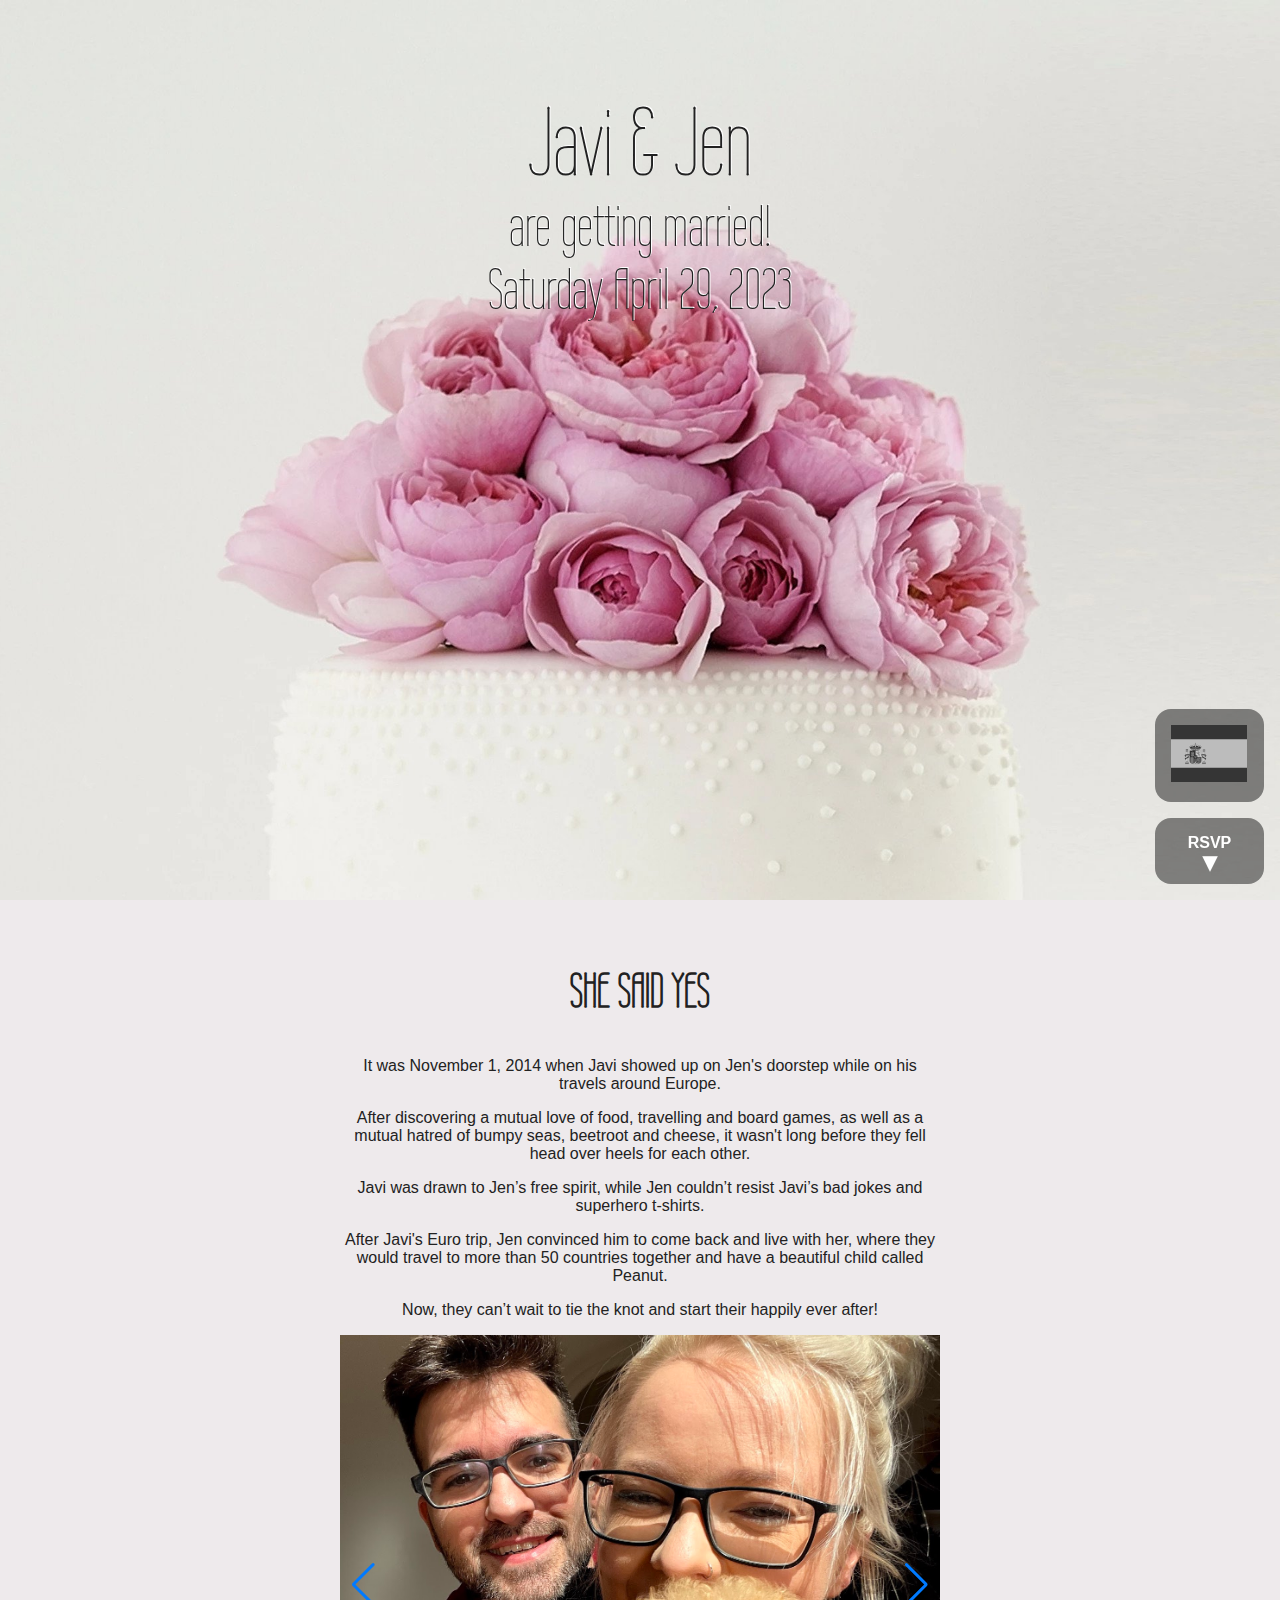
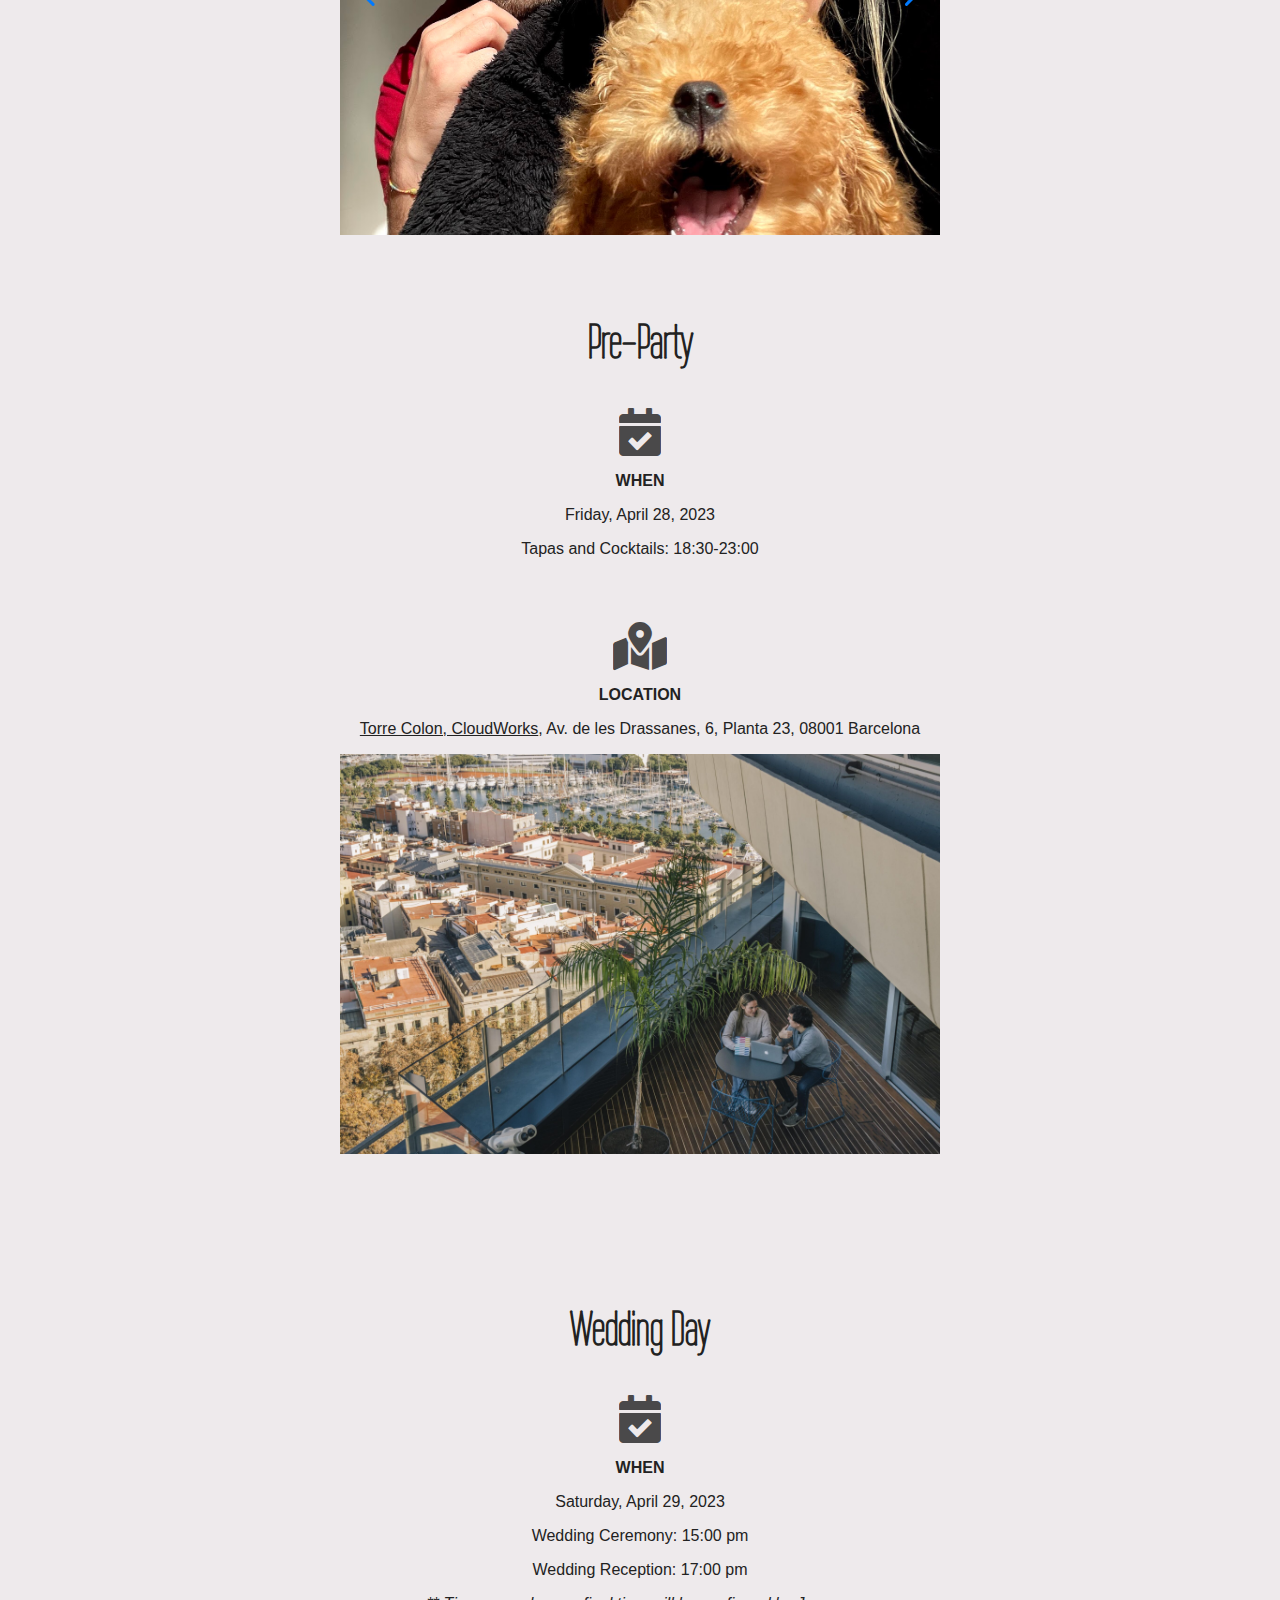
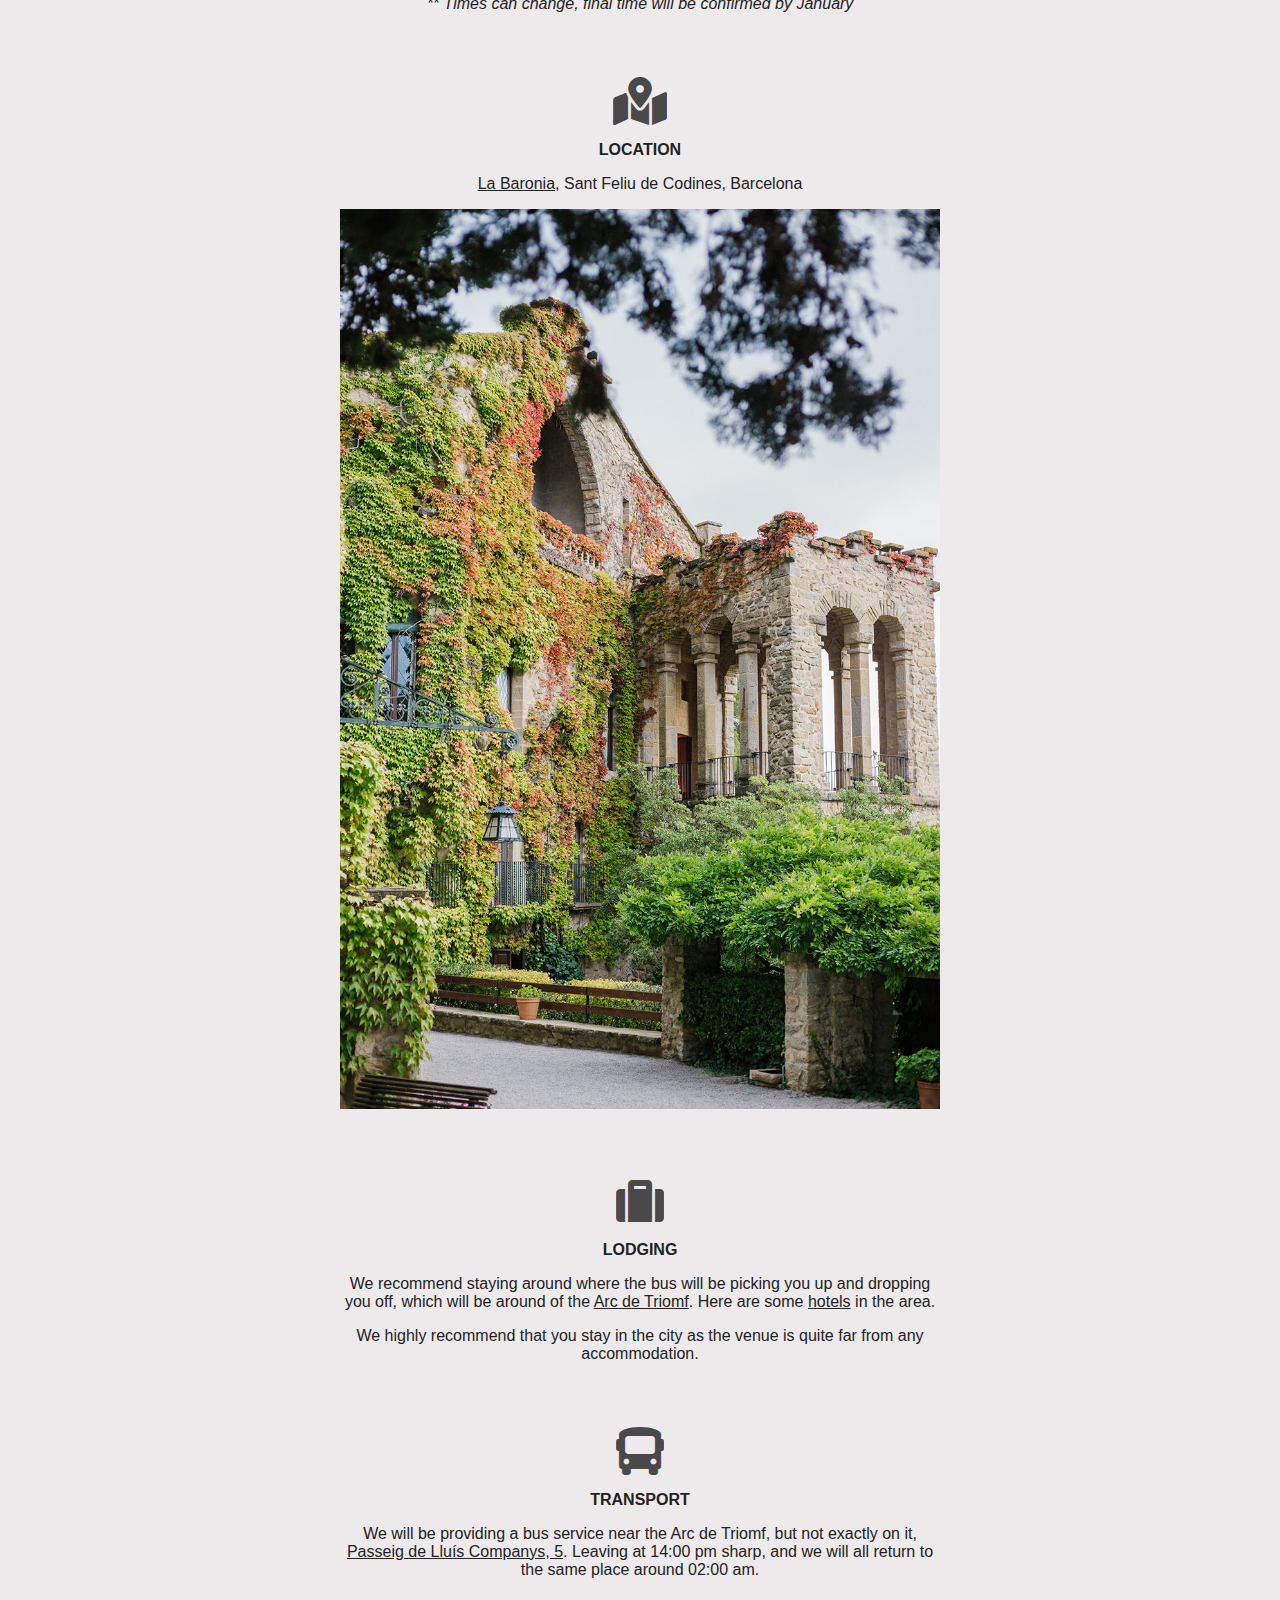
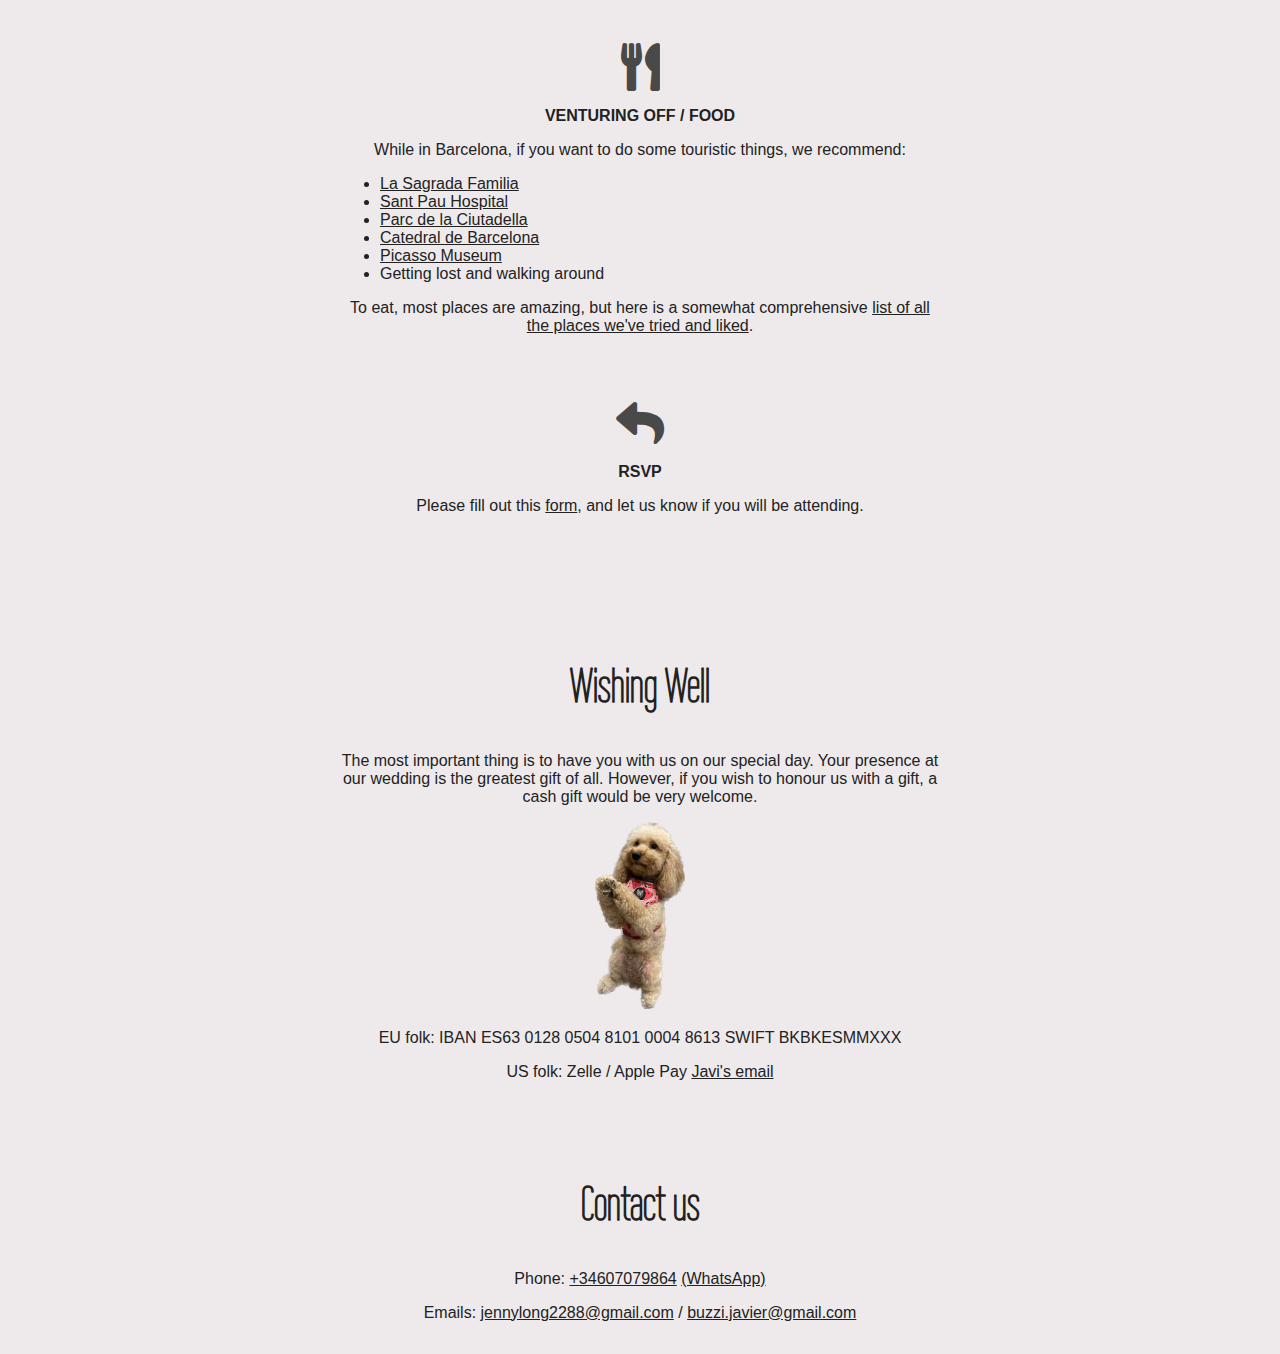
==== commit 3e526093: "Adds swift code" ====
--- a/index.html
+++ b/index.html
@@ -5,7 +5,7 @@
     <meta name="viewport" content="width=device-width, initial-scale=1">
     <title>Javi and Jen's Wedding</title>
     <link rel="shortcut icon" href="img/favicon.ico">
-    <link rel="stylesheet" type="text/css" href="theme.css?t=2">
+    <link rel="stylesheet" type="text/css" href="theme.css?t=3">
     <link rel="stylesheet" type="text/css" href="./icons/css/all.min.css">
     <link rel="stylesheet" href="https://fonts.googleapis.com/css?family=Wire+One&display=swap">
     <link rel="stylesheet" type="text/css" href="https://cdn.jsdelivr.net/npm/swiper@8/swiper-bundle.min.css">
@@ -113,7 +113,7 @@
       <p>The most important thing is to have you with us on our special day. Your presence at our wedding is the greatest gift of all. However, if you wish to honour us with a gift, a cash gift would be very welcome.</p>
       <img class="peanut" src="./img/peanut.png" alt="Peanut" />
 
-      <p>EU folk: IBAN <span id="javi2">no-scrape!</span></p>
+      <p>EU folk: IBAN <span id="javi2">no-scrape!</span> SWIFT <span id="javi3">no-scrape!</span></p>
       <p>US folk: Zelle / Apple Pay <a href="#javi">Javi's email</a></p>
     </section>
     <section class="section">
@@ -129,6 +129,7 @@
 
       var javi = 'YnV6emkuamF2aWVyQGdtYWlsLmNvbQ==';
       var javi2 = 'RVM2MyAwMTI4IDA1MDQgODEwMSAwMDA0IDg2MTM=';
+      var javi3 = 'QktCS0VTTU1YWFg=';
       var jen = 'amVubnlsb25nMjI4OEBnbWFpbC5jb20=';
       var jen2 = 'KzM0NjA3MDc5ODY0';
 
@@ -141,6 +142,7 @@
 
       createLink('m' + 'a' + 'i' + 'l' + 't' + 'o' + ':', atob(javi), document.getElementById('javi'));
       document.getElementById('javi2').innerHTML = atob(javi2);
+      document.getElementById('javi3').innerHTML = atob(javi3);
       createLink('m' + 'a' + 'i' + 'l' + 't' + 'o' + ':', atob(jen), document.getElementById('jen'));
       createLink('m' + 'a' + 'i' + 'l' + 't' + 'o' + ':', atob(jen), document.getElementById('jen'));
       createLink('t' + 'e' + 'l' + ':', atob(jen2), document.getElementById('jen2'));
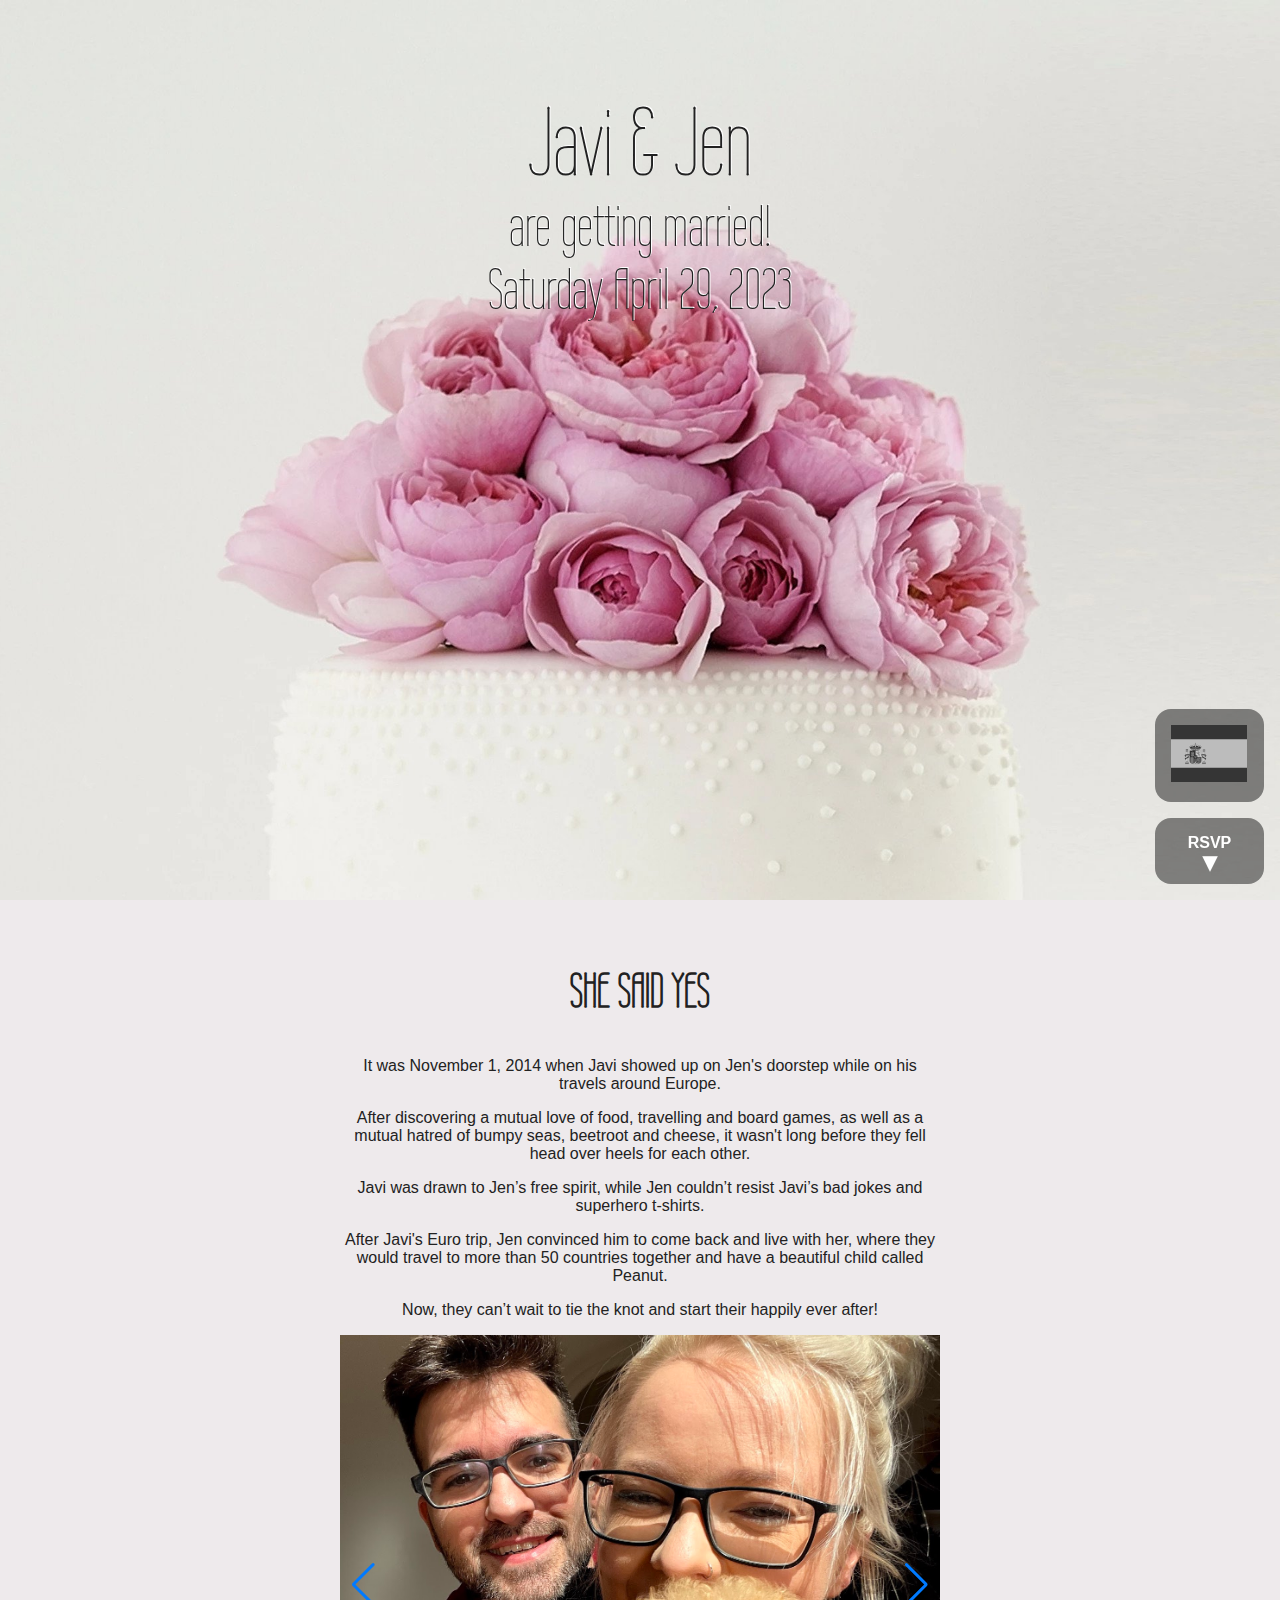
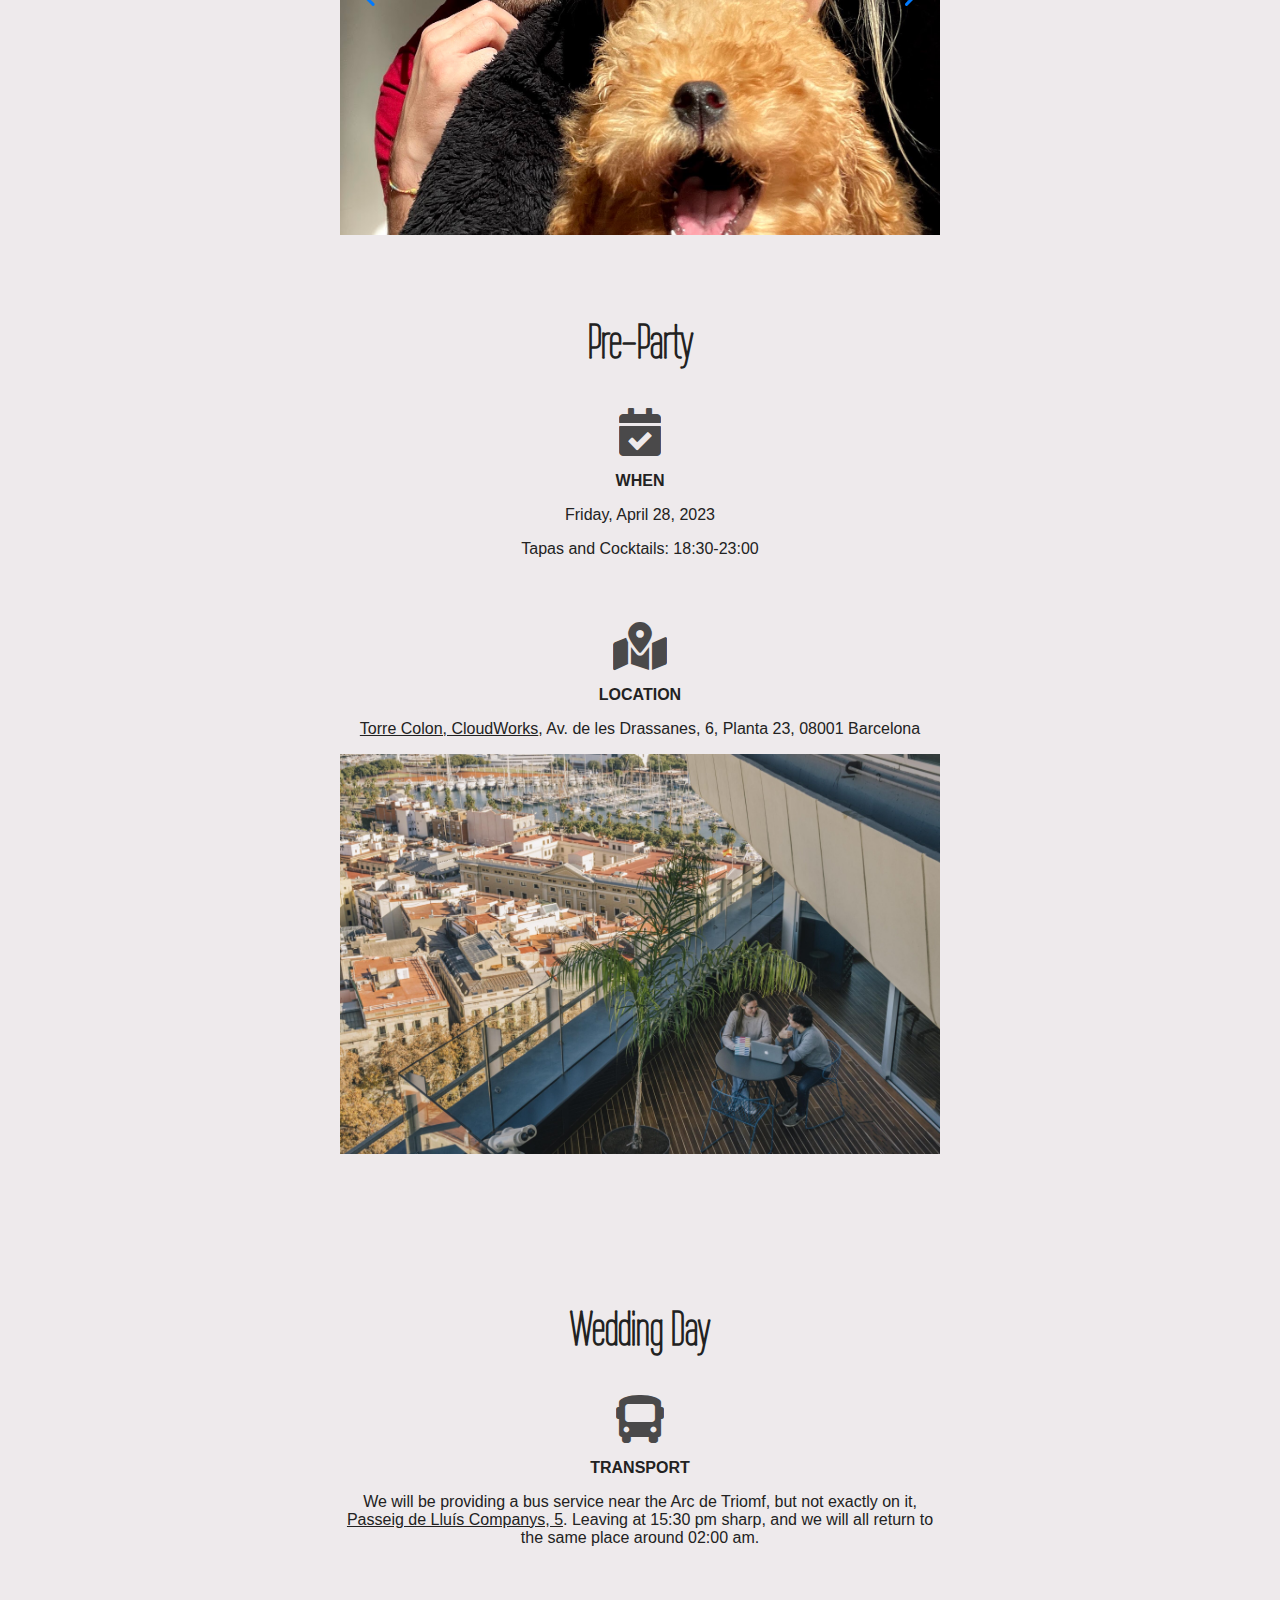
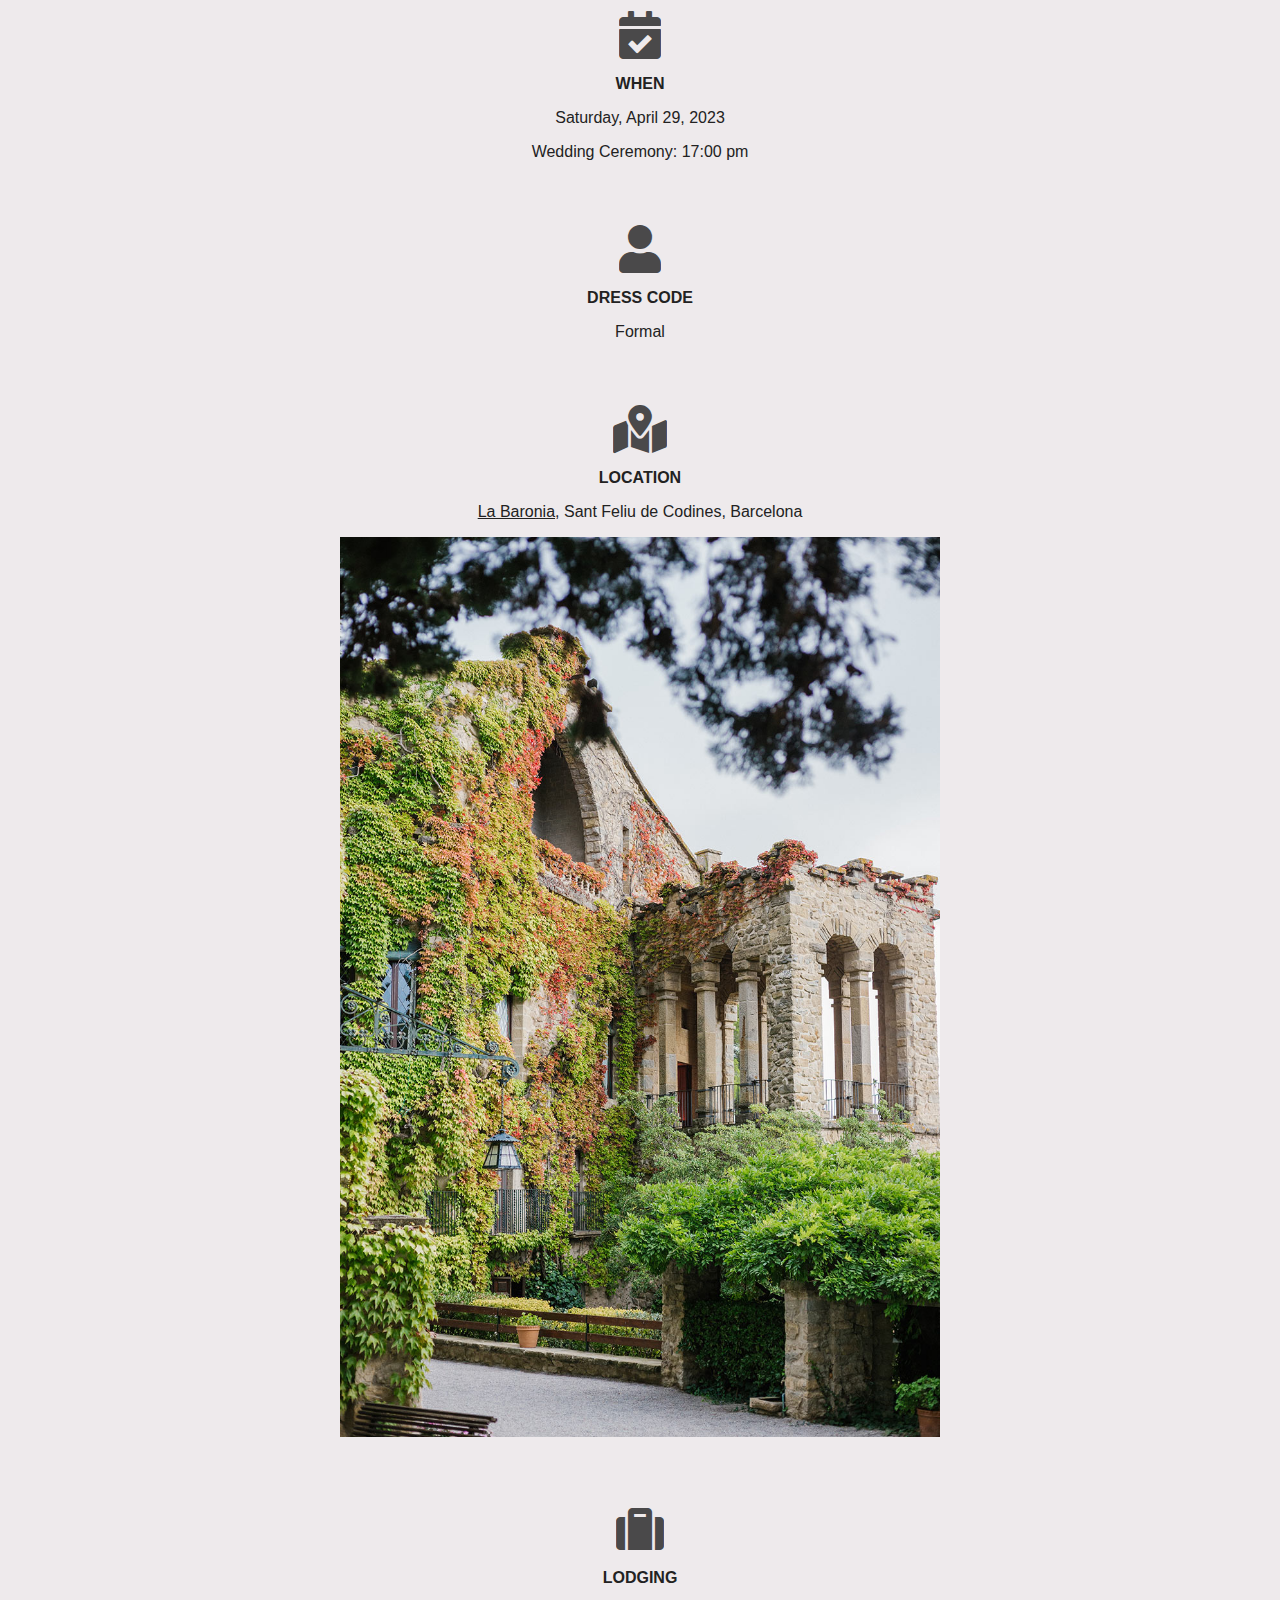
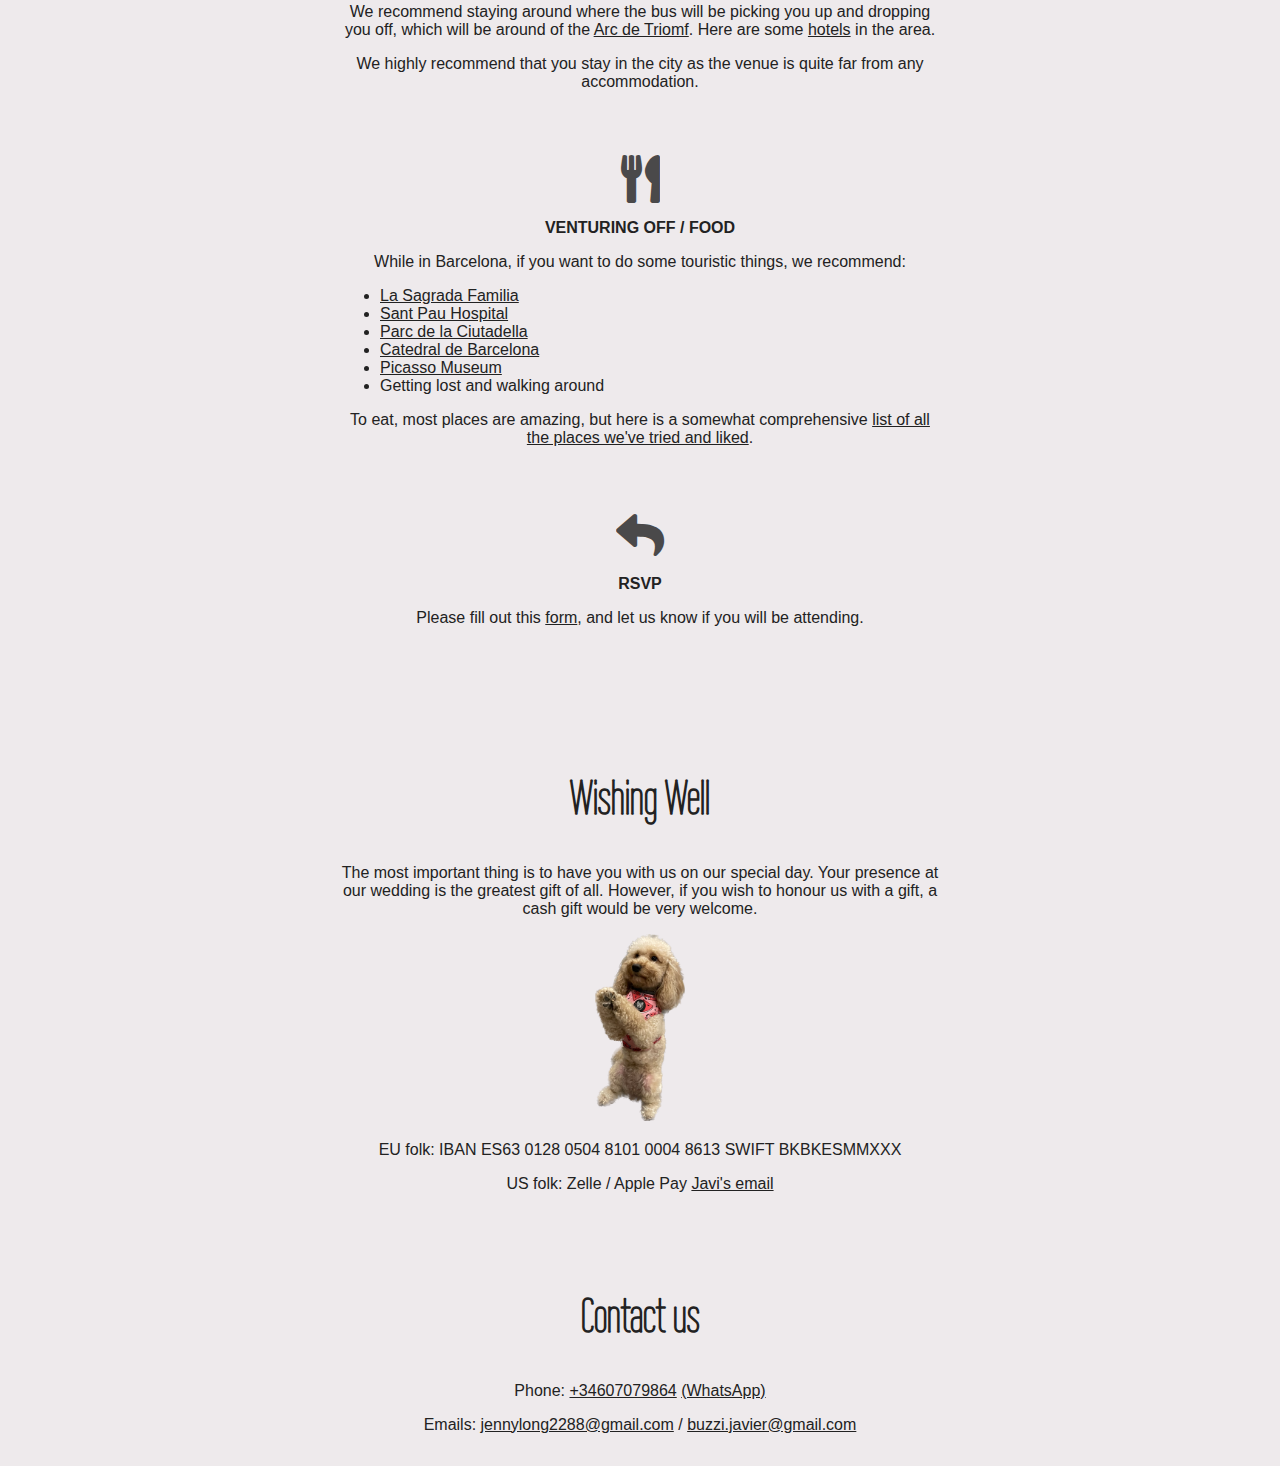
==== commit 87312610: "Adds dress code and fixes time" ====
--- a/index.html
+++ b/index.html
@@ -64,12 +64,20 @@
     <section class="section">
       <h2 class="sub-heading">Wedding Day</h2>
       <div class="details">
+        <i class="fas fa-bus"></i>
+        <h3 class="details-heading">Transport</h3>
+        <p>We will be providing a bus service near the Arc de Triomf, but not exactly on it, <a href="https://www.google.com/maps/place/Passeig+de+Llu%C3%ADs+Companys,+5,+08003+Barcelona,+Spain/@41.3890366,2.1801647,17z/data=!3m1!4b1!4m5!3m4!1s0x12a4a2fd1a28395f:0x1a087cace58cc937!8m2!3d41.3890366!4d2.1823587", target="_blank">Passeig de Lluís Companys, 5</a>. Leaving at 15:30 pm sharp, and we will all return to the same place around 02:00 am.</p>
+      </div>
+      <div class="details">
         <i class="fas fa-calendar-check"></i>
         <h3 class="details-heading">When</h3>
         <p>Saturday, April 29, 2023</p>
-        <p>Wedding Ceremony: 15:00 pm</p>
-        <p>Wedding Reception: 17:00 pm</p>
-        <p><i>** Times can change, final time will be confirmed by January</i></p>
+        <p>Wedding Ceremony: 17:00 pm</p>
+      </div>
+      <div class="details">
+        <i class="fas fa-user"></i>
+        <h3 class="details-heading">Dress code</h3>
+        <p>Formal</p>
       </div>
       <div class="details">
         <i class="fas fa-map-marked-alt"></i>
@@ -82,11 +90,6 @@
         <h3 class="details-heading">Lodging</h3>
         <p>We recommend staying around where the bus will be picking you up and dropping you off, which will be around of the <a href="https://www.google.com/maps/place/Arco+de+Triunfo+de+Barcelona/@41.3890366,2.1823587,17z/data=!4m13!1m7!3m6!1s0x12a4a2fd1a28395f:0x1a087cace58cc937!2sPasseig+de+Llu%C3%ADs+Companys,+5,+08003+Barcelona,+Spain!3b1!8m2!3d41.3890366!4d2.1823587!3m4!1s0x12a4a2e3366a76a1:0xa9fe2baff53795b1!8m2!3d41.3910524!4d2.1806449", target="_blank">Arc de Triomf</a>. Here are some <a href="https://www.google.com/maps/search/hotels/@41.3909632,2.1792243,16z/data=!4m7!2m6!5m4!5m2!1s2023-04-27!2i3!9i300!6e3" target="_blank">hotels</a> in the area.</p>
         <p>We highly recommend that you stay in the city as the venue is quite far from any accommodation.</p>
-      </div>
-      <div class="details">
-        <i class="fas fa-bus"></i>
-        <h3 class="details-heading">Transport</h3>
-        <p>We will be providing a bus service near the Arc de Triomf, but not exactly on it, <a href="https://www.google.com/maps/place/Passeig+de+Llu%C3%ADs+Companys,+5,+08003+Barcelona,+Spain/@41.3890366,2.1801647,17z/data=!3m1!4b1!4m5!3m4!1s0x12a4a2fd1a28395f:0x1a087cace58cc937!8m2!3d41.3890366!4d2.1823587", target="_blank">Passeig de Lluís Companys, 5</a>. Leaving at 14:00 pm sharp, and we will all return to the same place around 02:00 am.</p>
       </div>
       <div class="details">
         <i class="fas fa-utensils"></i>
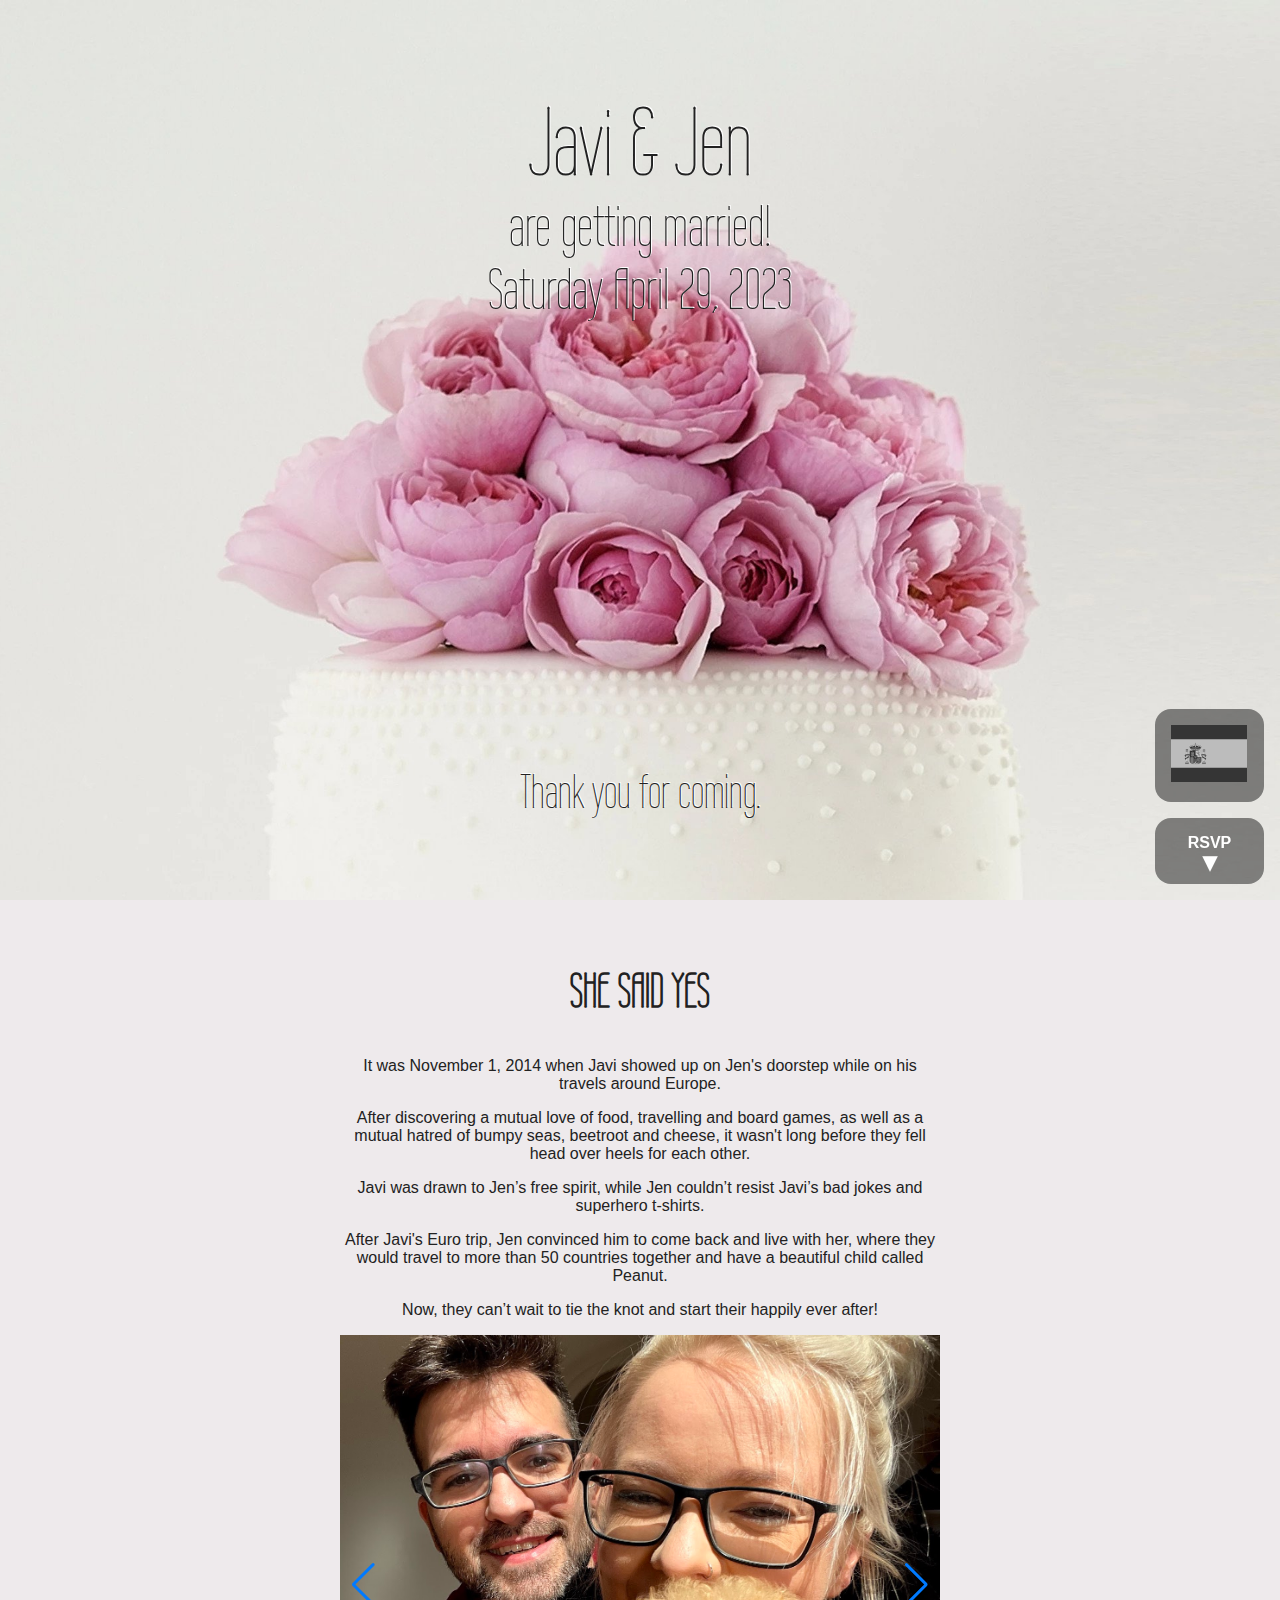
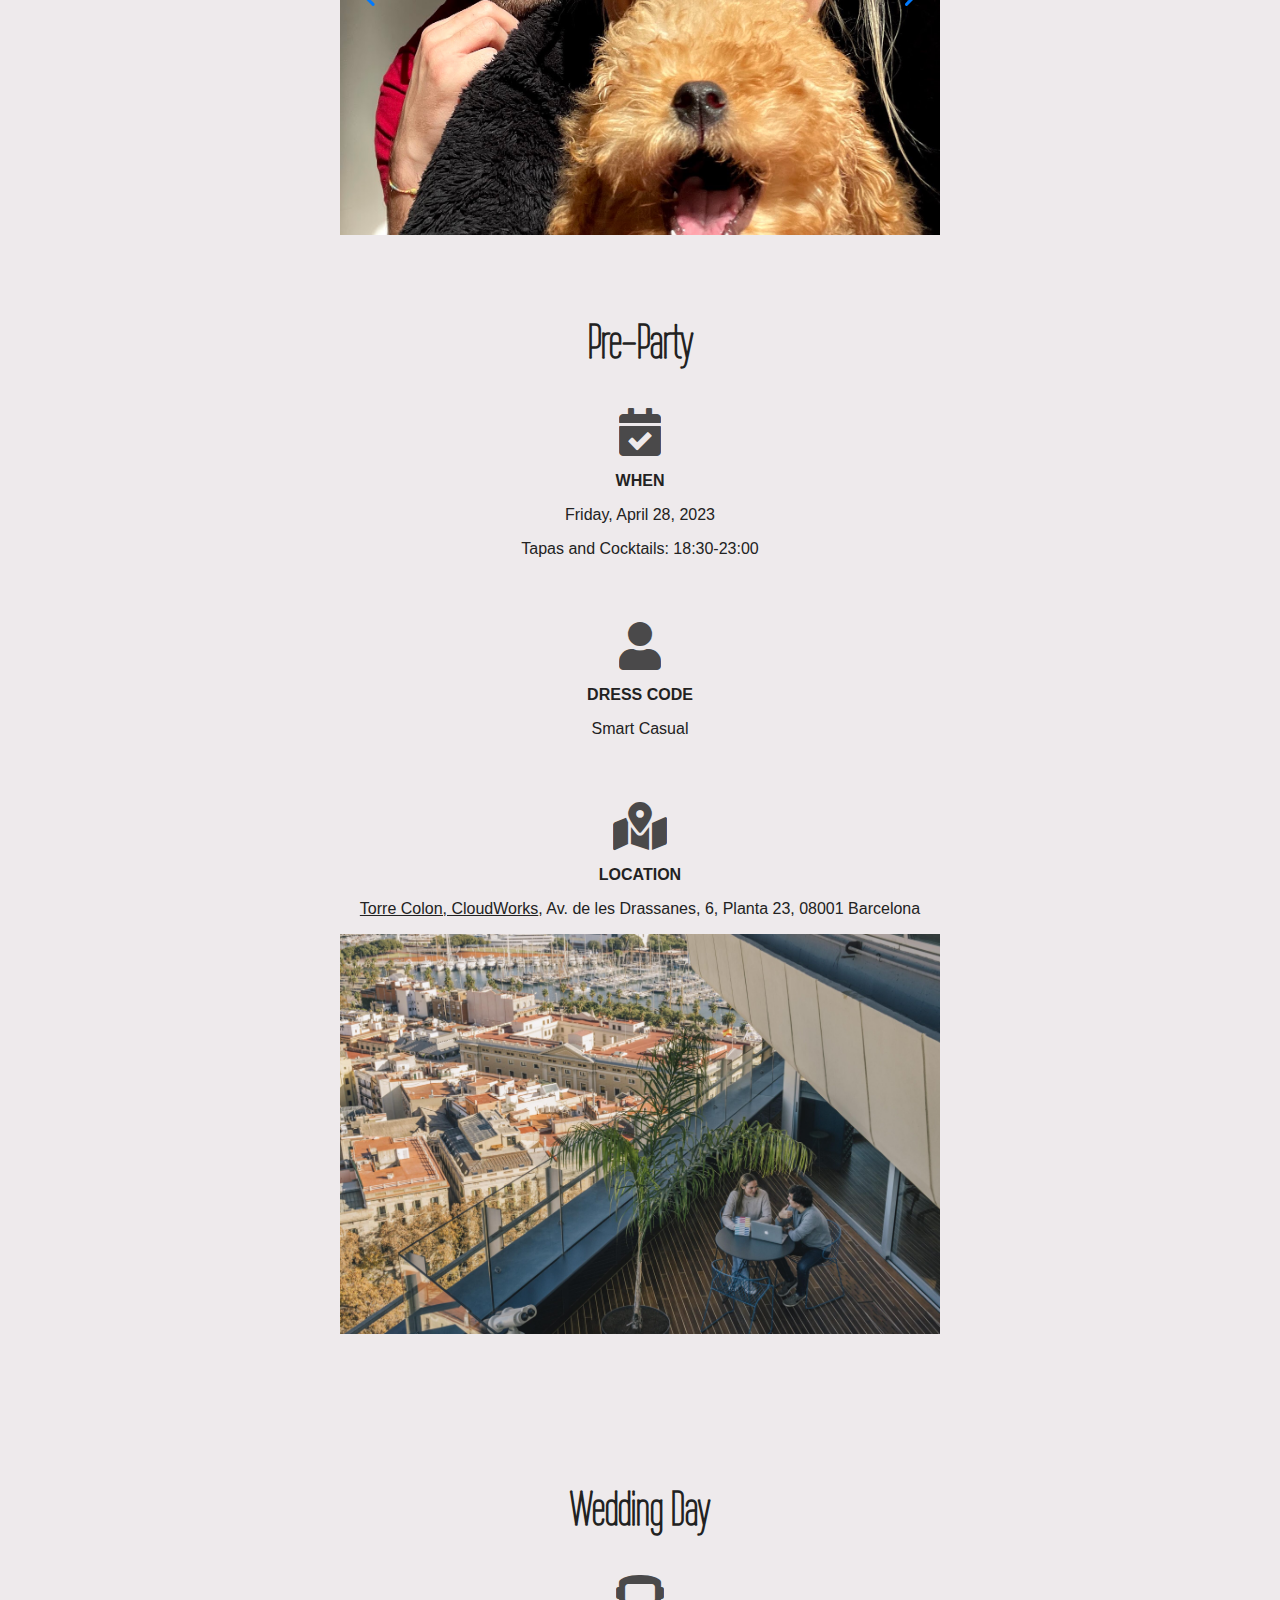
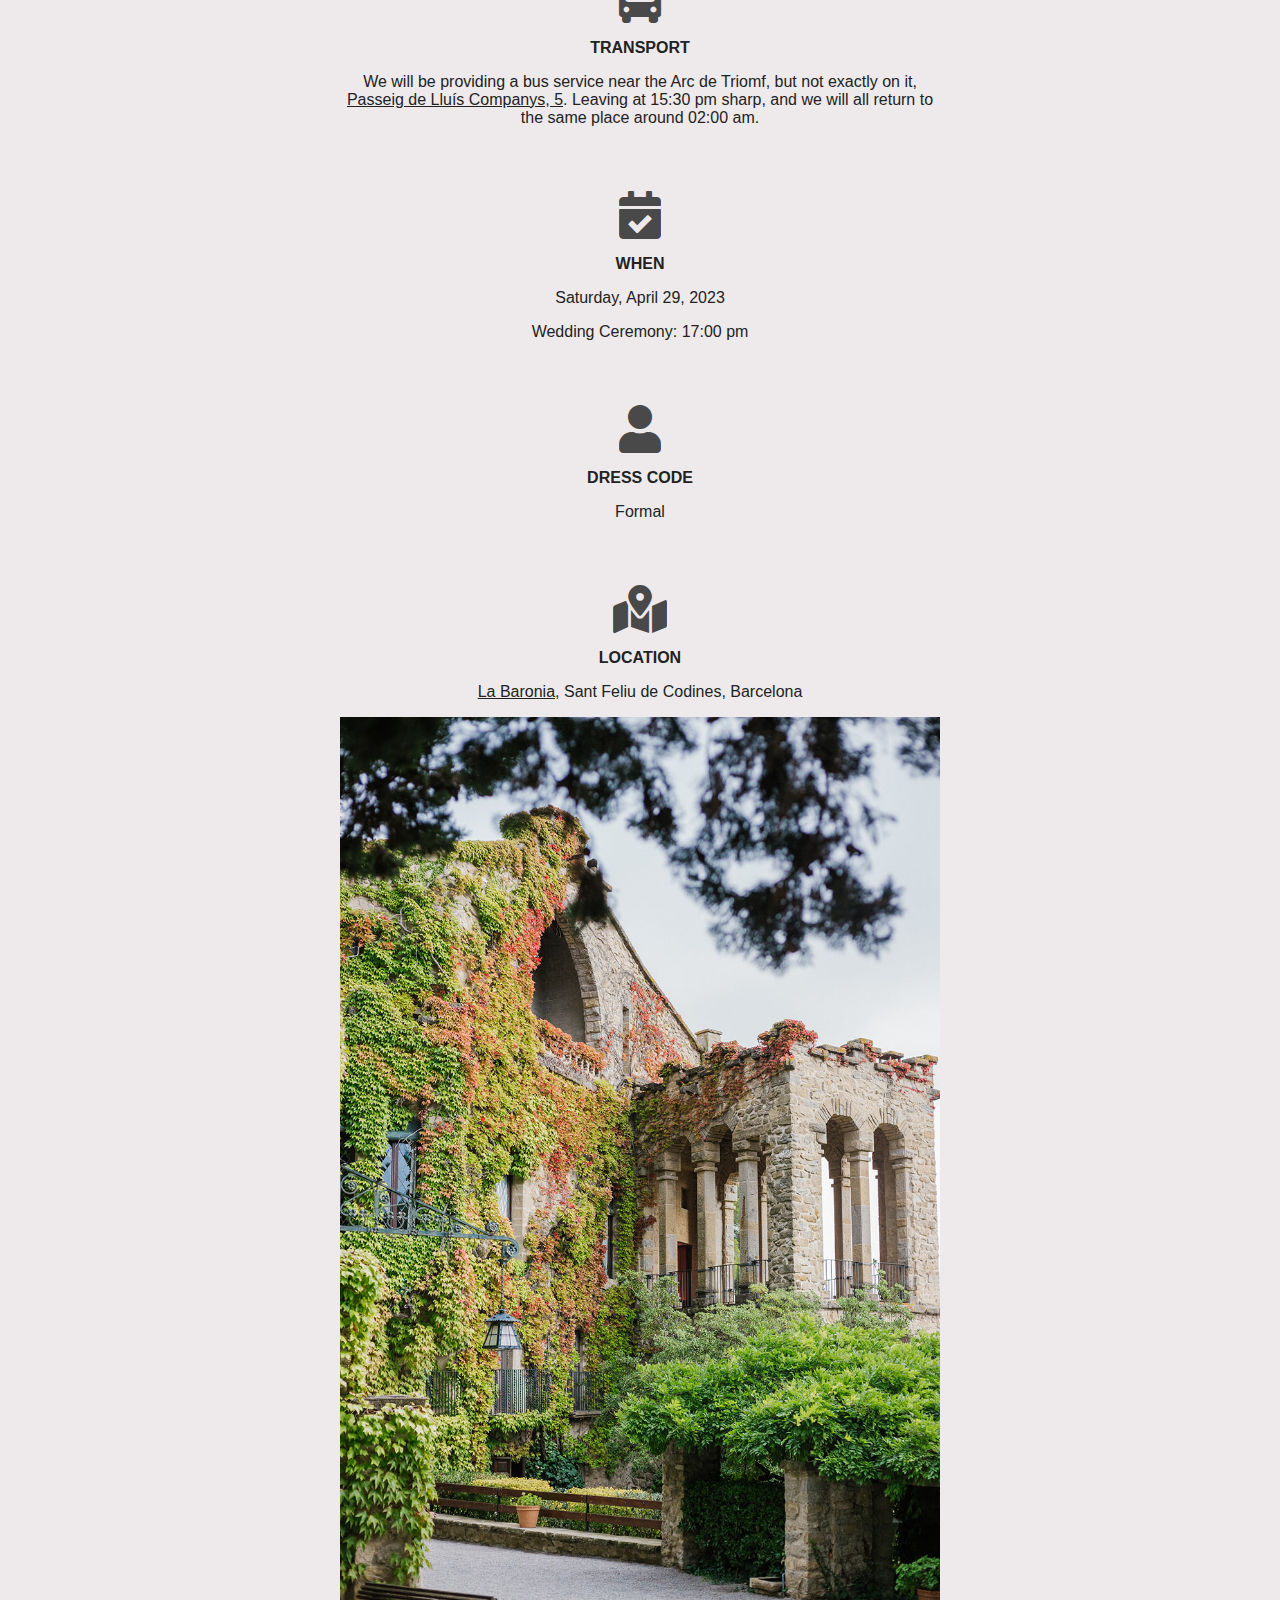
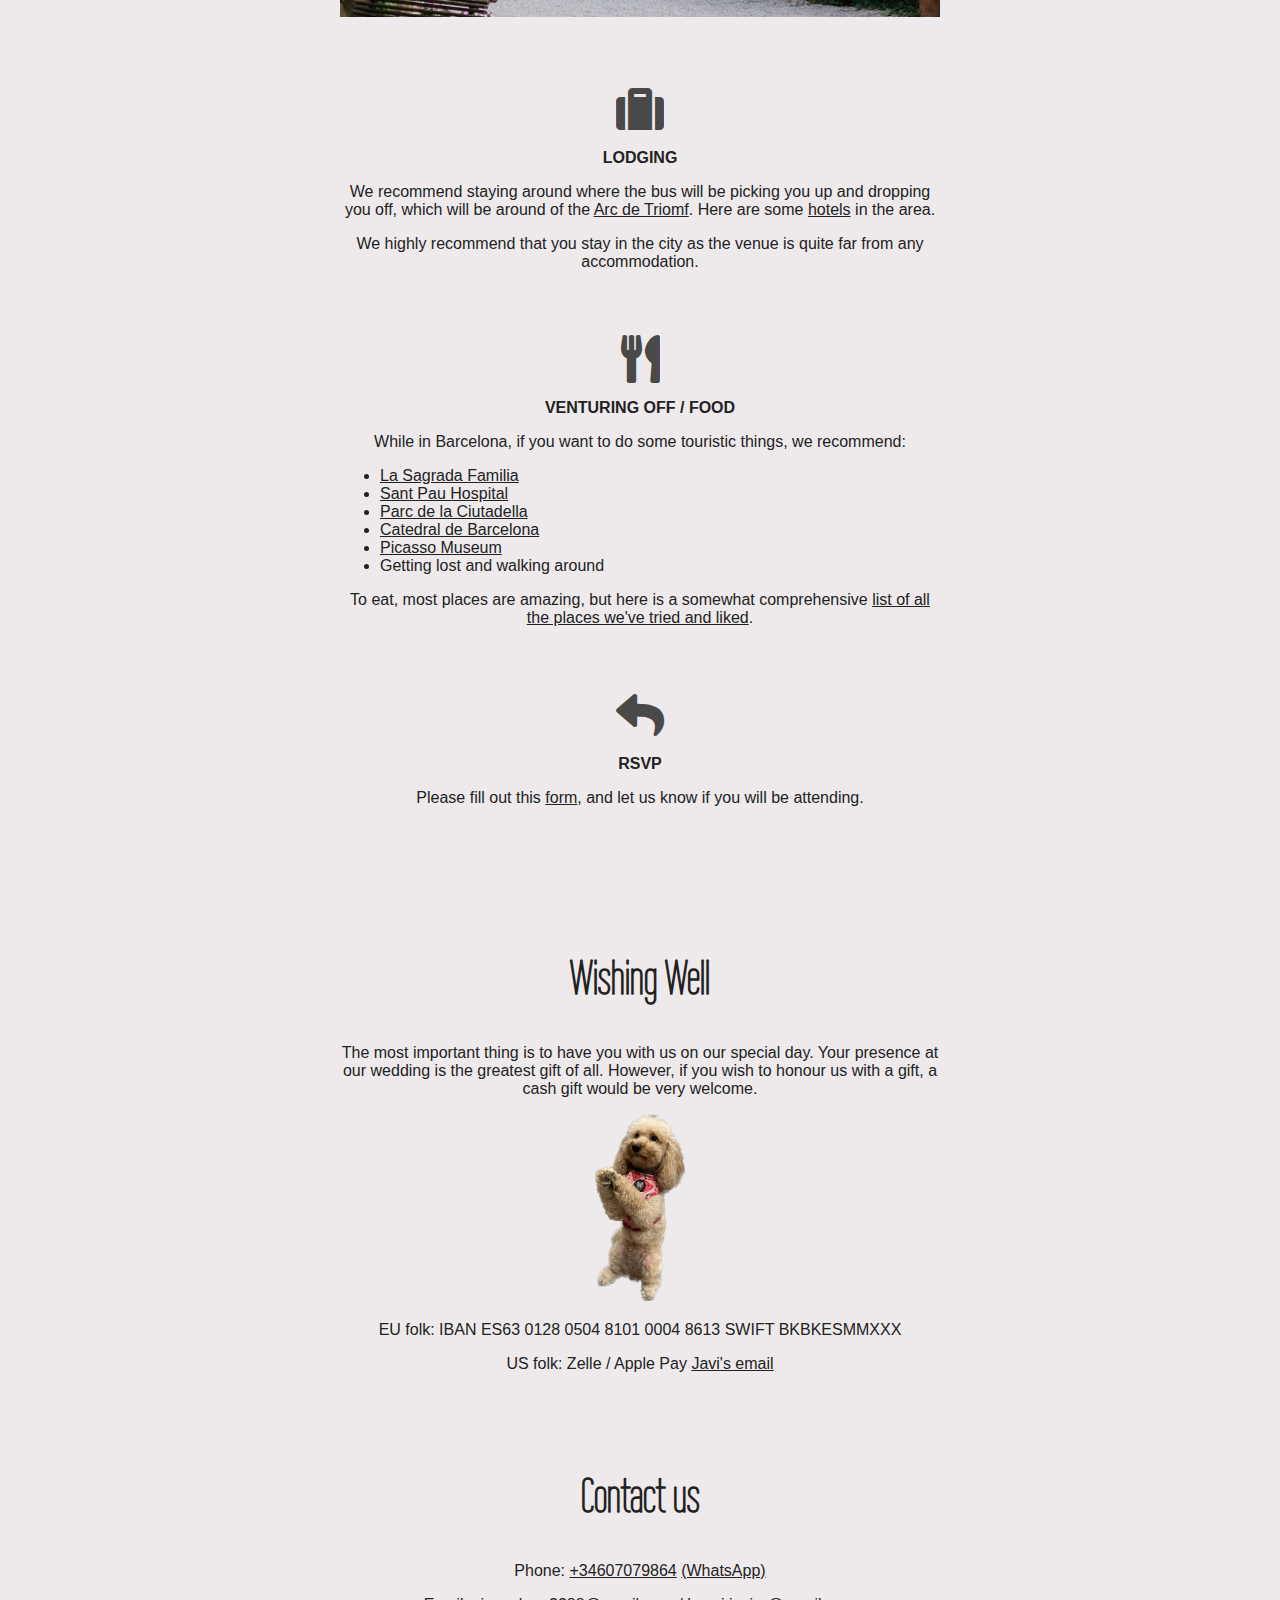
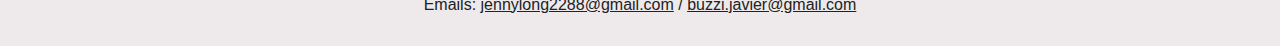
==== commit 0125d962: "Adds dress code for pre party" ====
--- a/index.html
+++ b/index.html
@@ -55,6 +55,11 @@
         <p>Tapas and Cocktails: 18:30-23:00</p>
       </div>
       <div class="details">
+        <i class="fas fa-user"></i>
+        <h3 class="details-heading">Dress code</h3>
+        <p>Smart Casual</p>
+      </div>
+      <div class="details">
         <i class="fas fa-map-marked-alt"></i>
         <h3 class="details-heading">Location</h3>
         <p><a rel="noopener" target="_blank" href="https://www.google.com/maps/place/Cloudworks+La+Rambla+-+Drassanes/@41.376458,2.1752264,15z/data=!4m5!3m4!1s0x0:0xe44ef449dd2c937f!8m2!3d41.376458!4d2.1752264">Torre Colon, CloudWorks</a>, Av. de les Drassanes, 6, Planta 23, 08001 Barcelona</p>
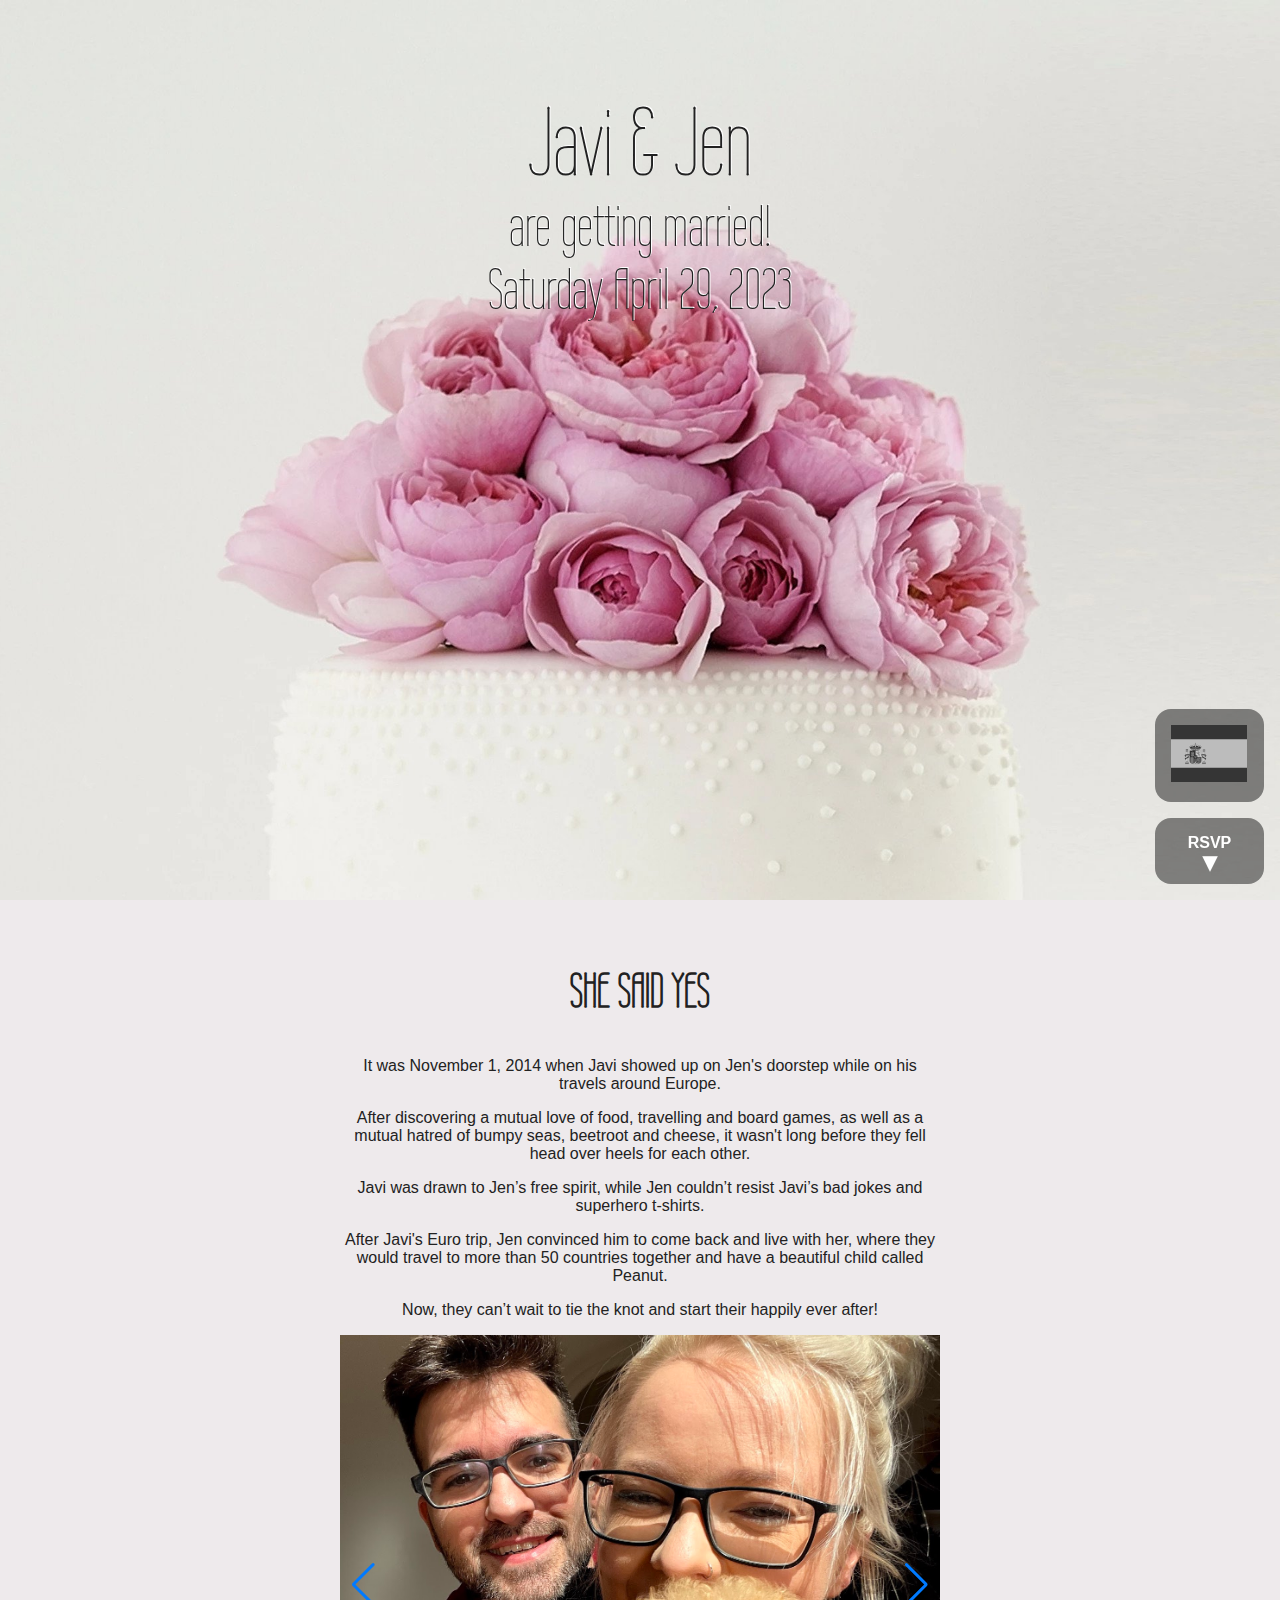
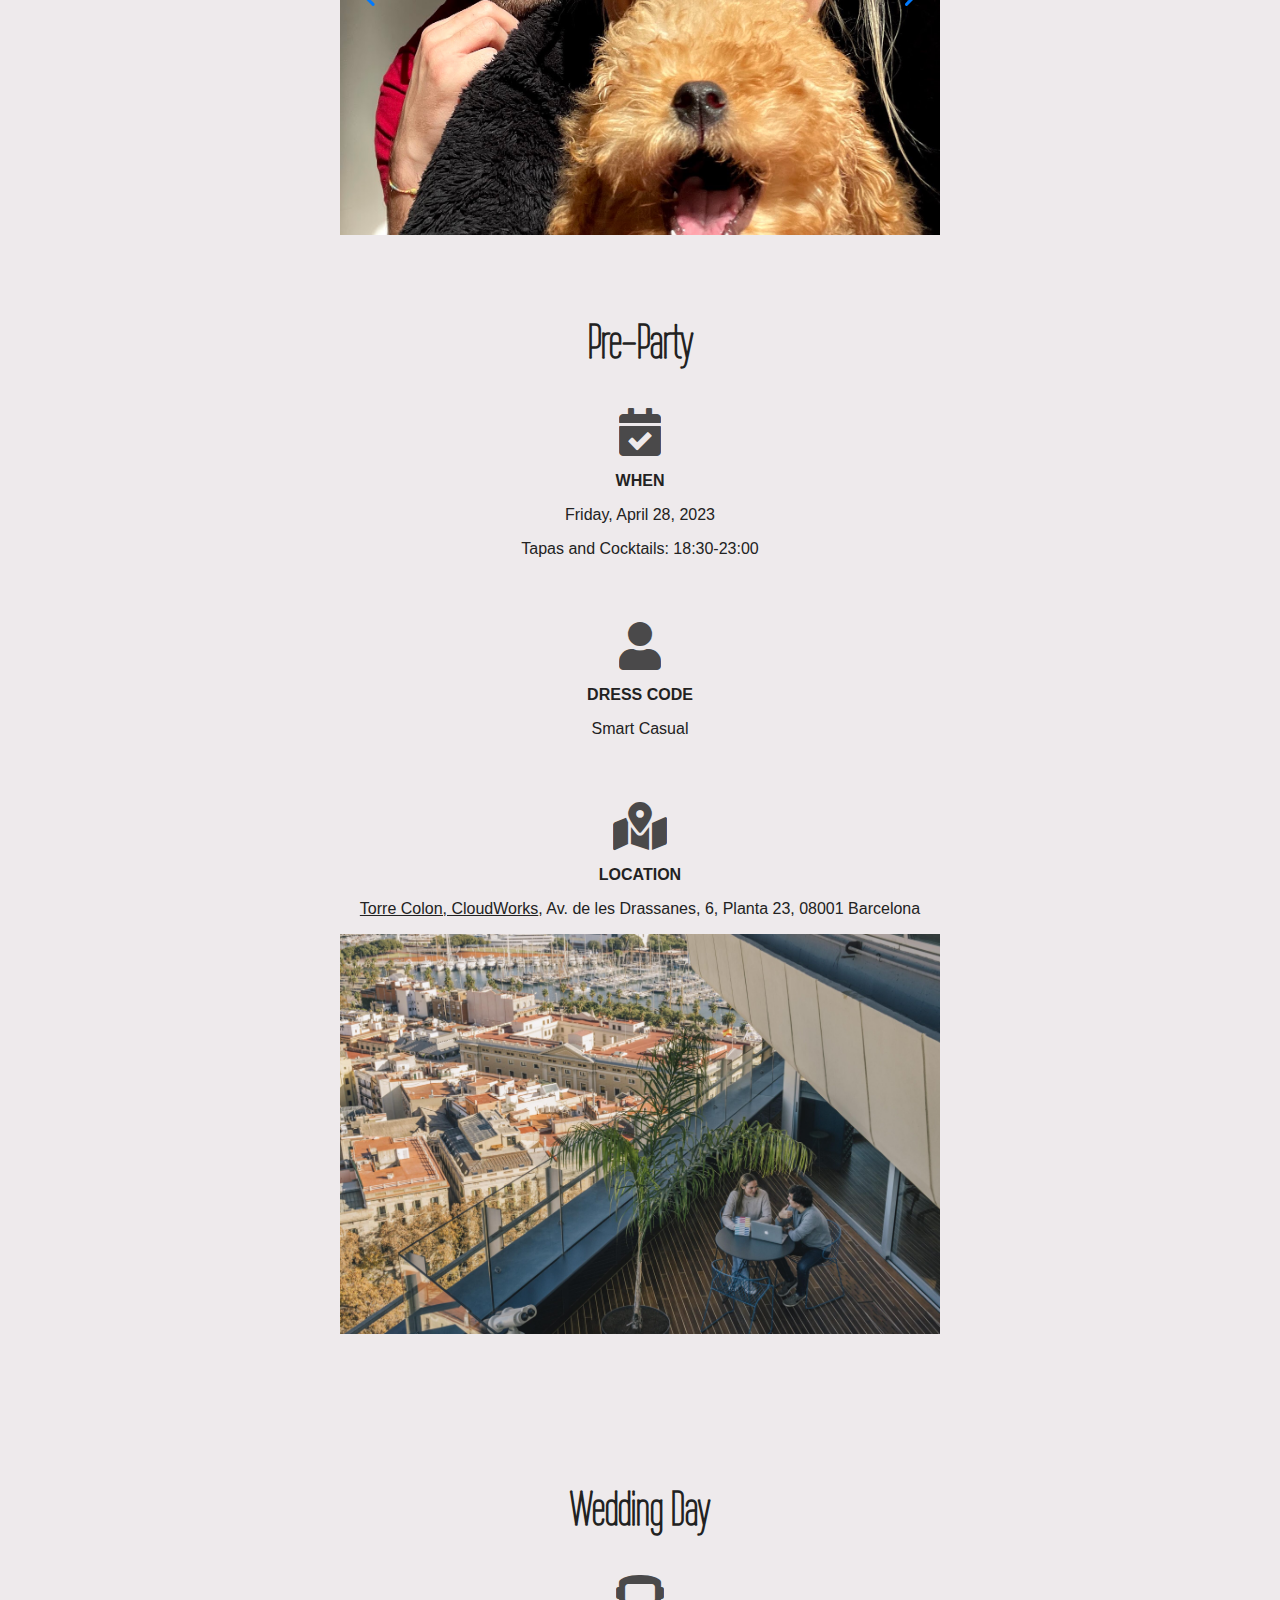
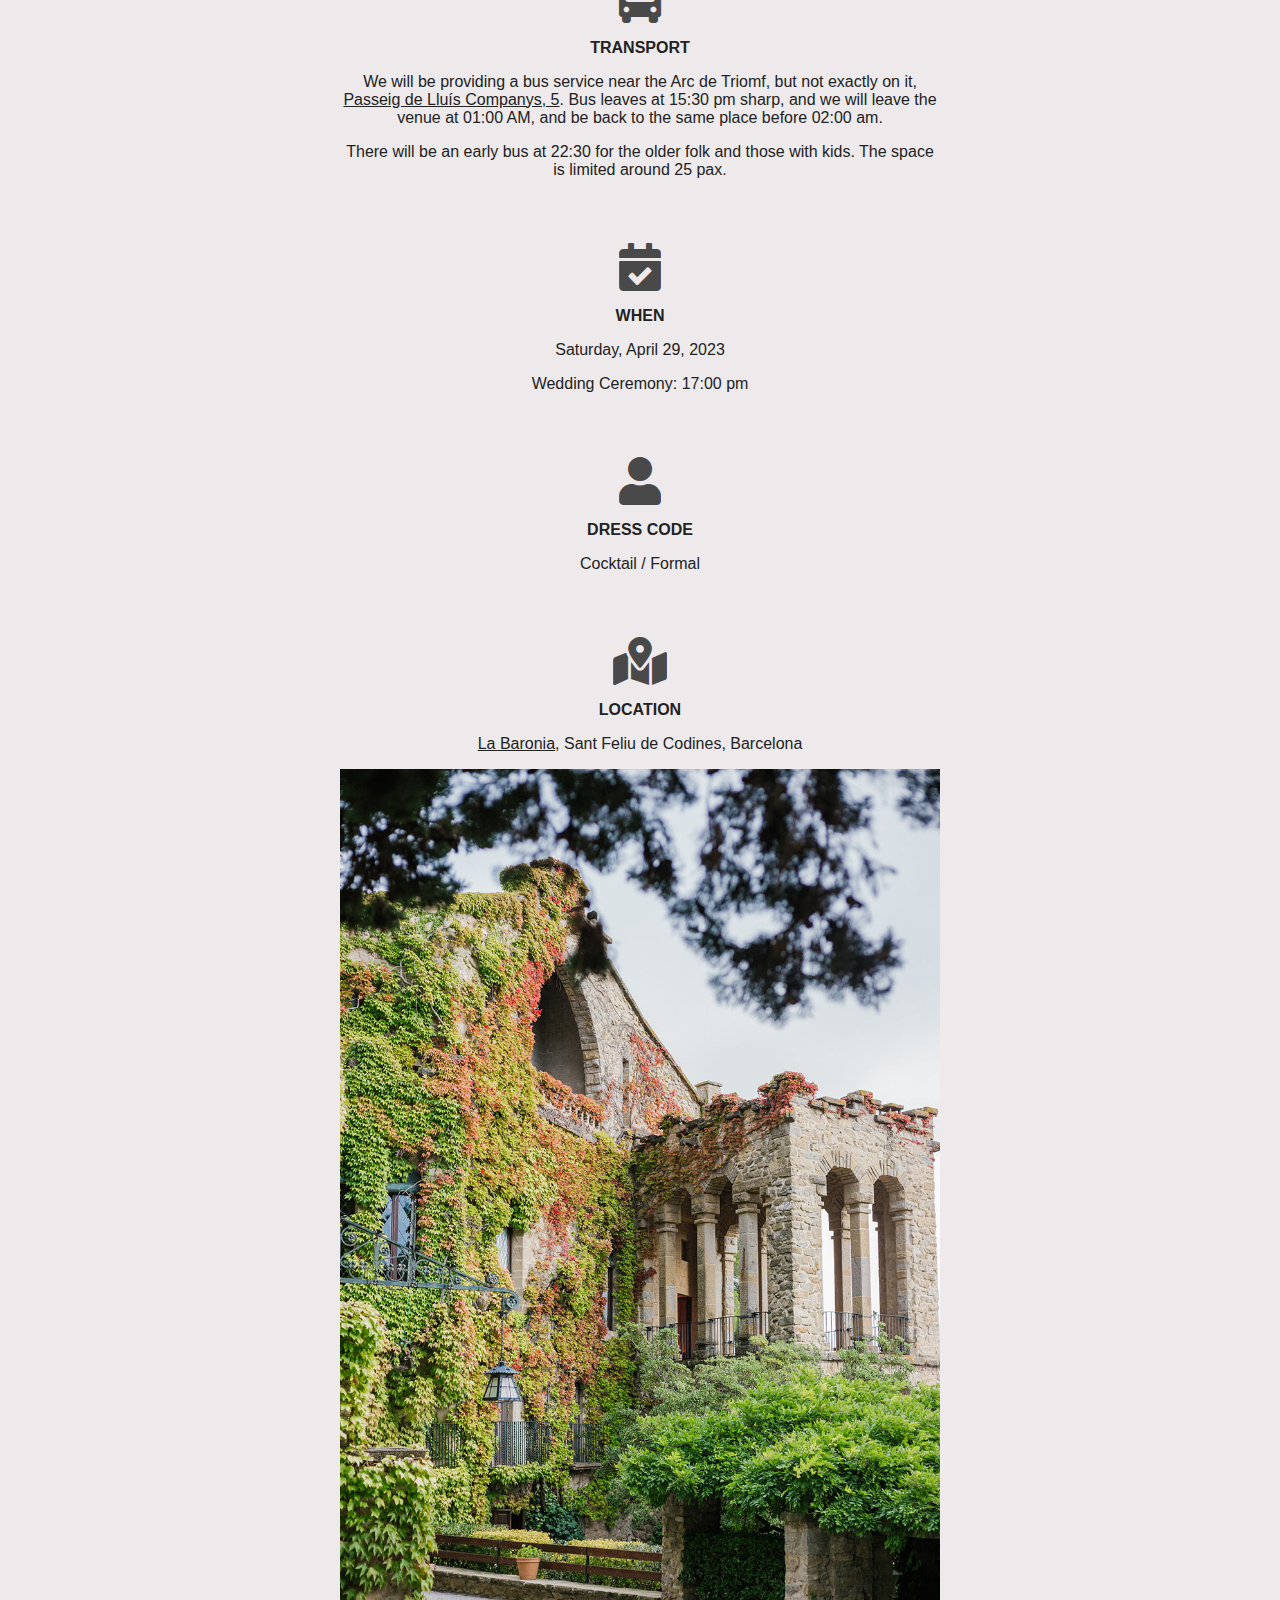
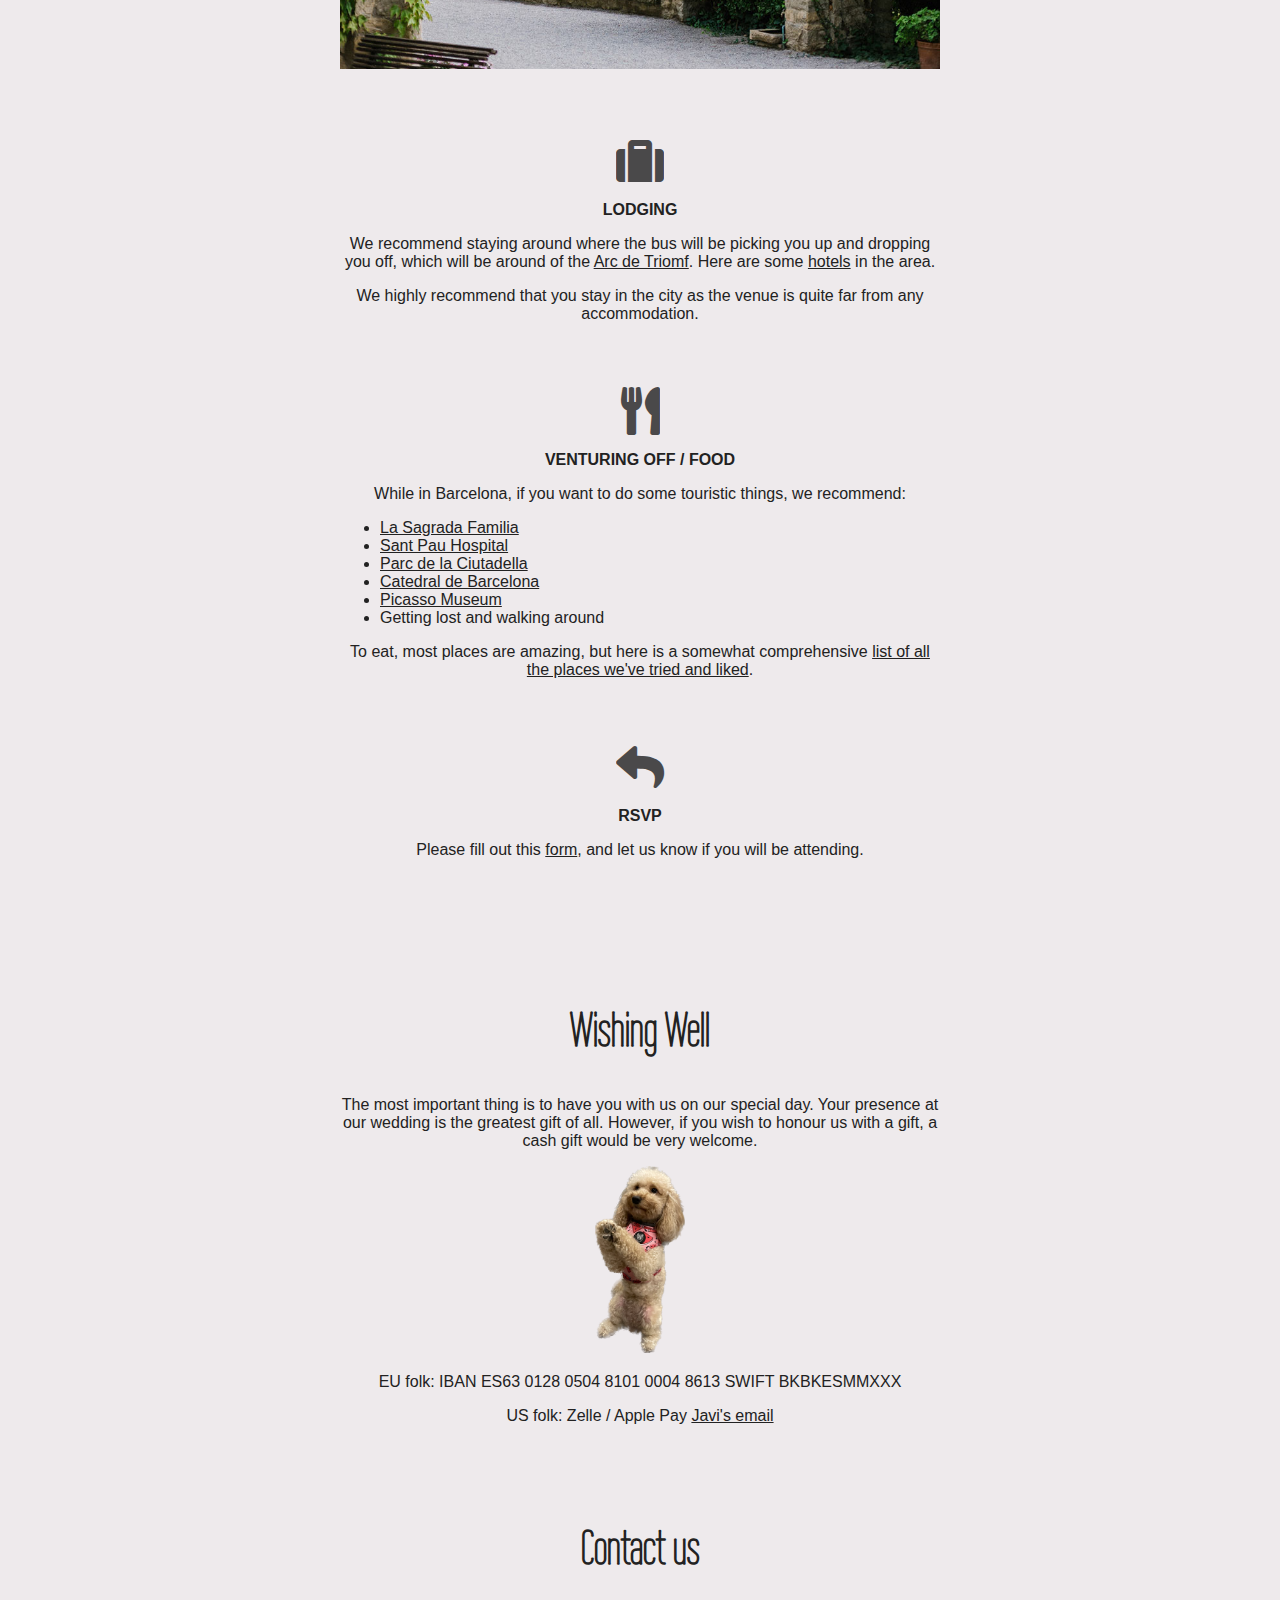
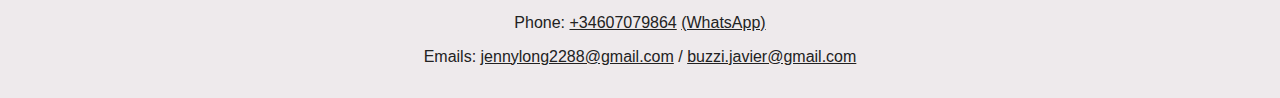
==== commit afc4d93d: "Fixes wording" ====
--- a/index.html
+++ b/index.html
@@ -71,7 +71,8 @@
       <div class="details">
         <i class="fas fa-bus"></i>
         <h3 class="details-heading">Transport</h3>
-        <p>We will be providing a bus service near the Arc de Triomf, but not exactly on it, <a href="https://www.google.com/maps/place/Passeig+de+Llu%C3%ADs+Companys,+5,+08003+Barcelona,+Spain/@41.3890366,2.1801647,17z/data=!3m1!4b1!4m5!3m4!1s0x12a4a2fd1a28395f:0x1a087cace58cc937!8m2!3d41.3890366!4d2.1823587", target="_blank">Passeig de Lluís Companys, 5</a>. Leaving at 15:30 pm sharp, and we will all return to the same place around 02:00 am.</p>
+        <p>We will be providing a bus service near the Arc de Triomf, but not exactly on it, <a href="https://www.google.com/maps/place/Passeig+de+Llu%C3%ADs+Companys,+5,+08003+Barcelona,+Spain/@41.3890366,2.1801647,17z/data=!3m1!4b1!4m5!3m4!1s0x12a4a2fd1a28395f:0x1a087cace58cc937!8m2!3d41.3890366!4d2.1823587", target="_blank">Passeig de Lluís Companys, 5</a>. Bus leaves at 15:30 pm sharp, and we will leave the venue at 01:00 AM, and be back to the same place before 02:00 am.</p>
+        <p>There will be an early bus at 22:30 for the older folk and those with kids. The space is limited around 25 pax.</p>
       </div>
       <div class="details">
         <i class="fas fa-calendar-check"></i>
@@ -82,7 +83,7 @@
       <div class="details">
         <i class="fas fa-user"></i>
         <h3 class="details-heading">Dress code</h3>
-        <p>Formal</p>
+        <p>Cocktail / Formal</p>
       </div>
       <div class="details">
         <i class="fas fa-map-marked-alt"></i>
